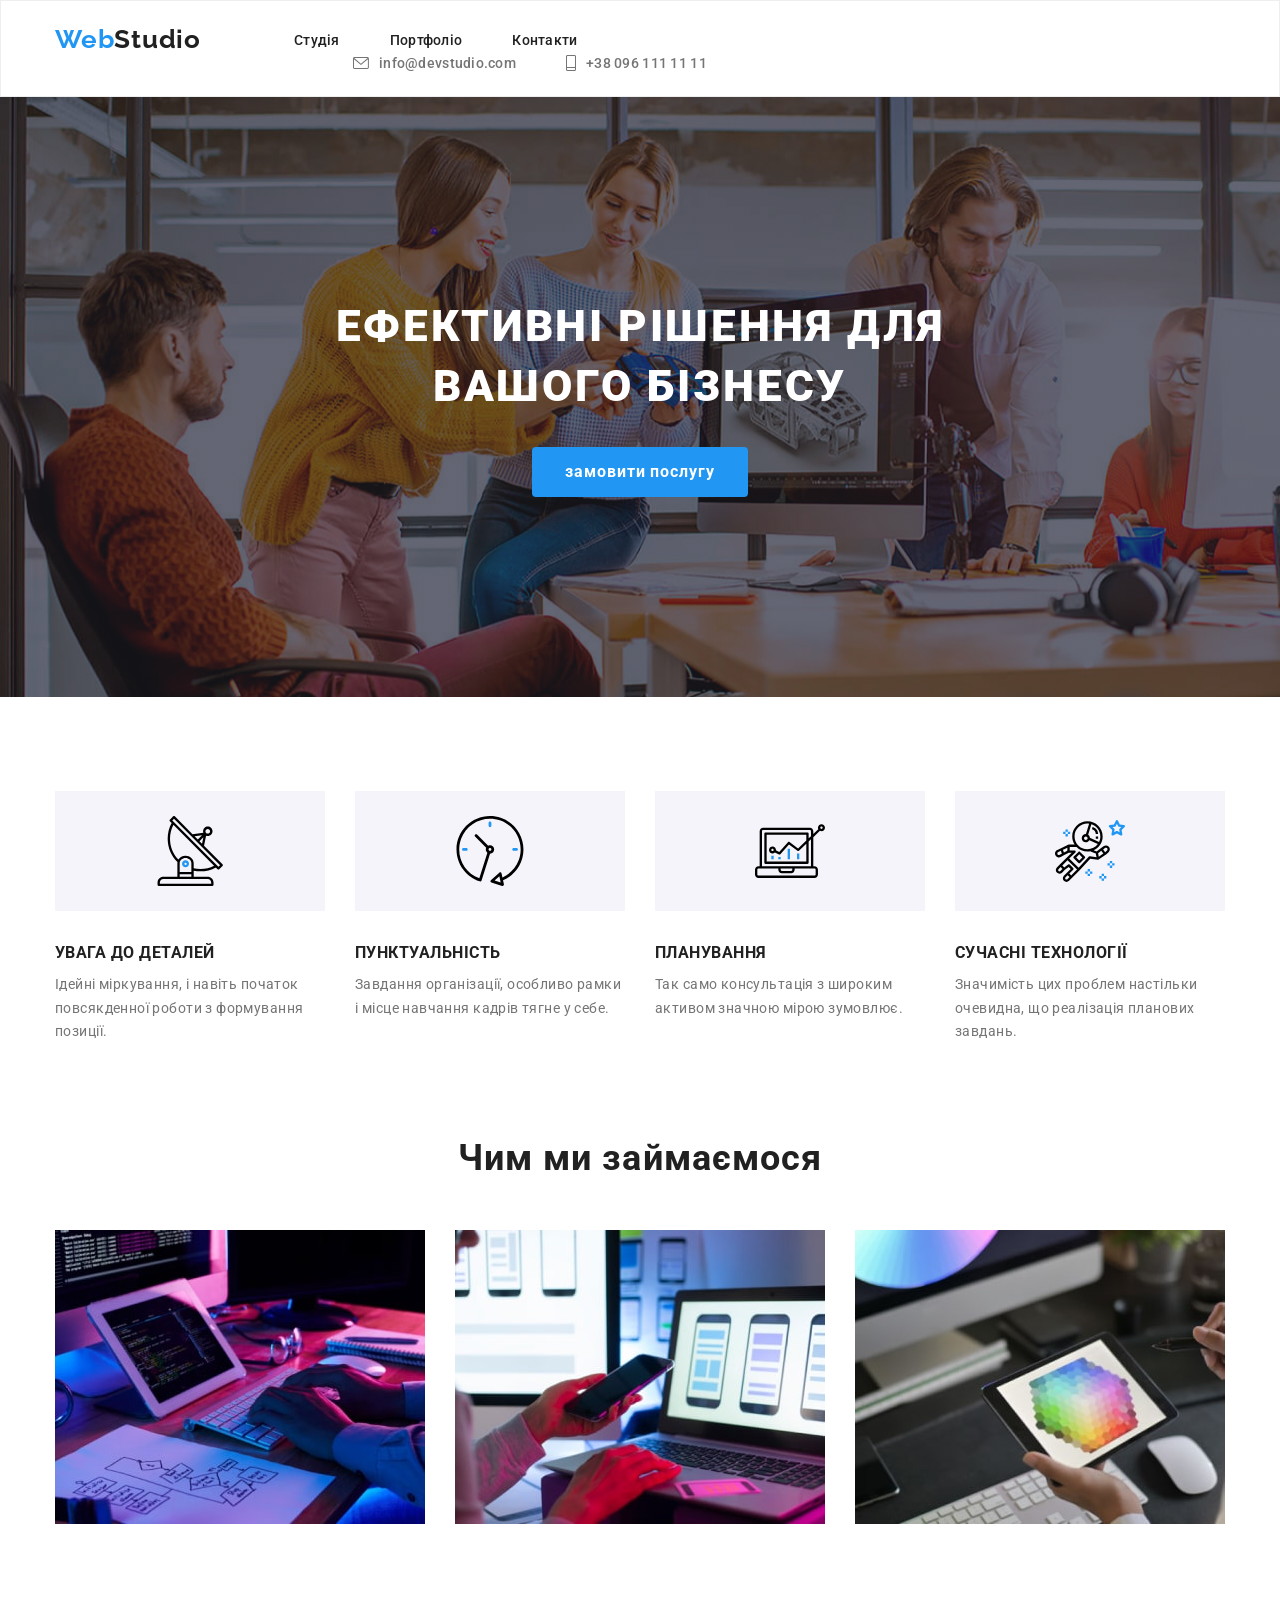
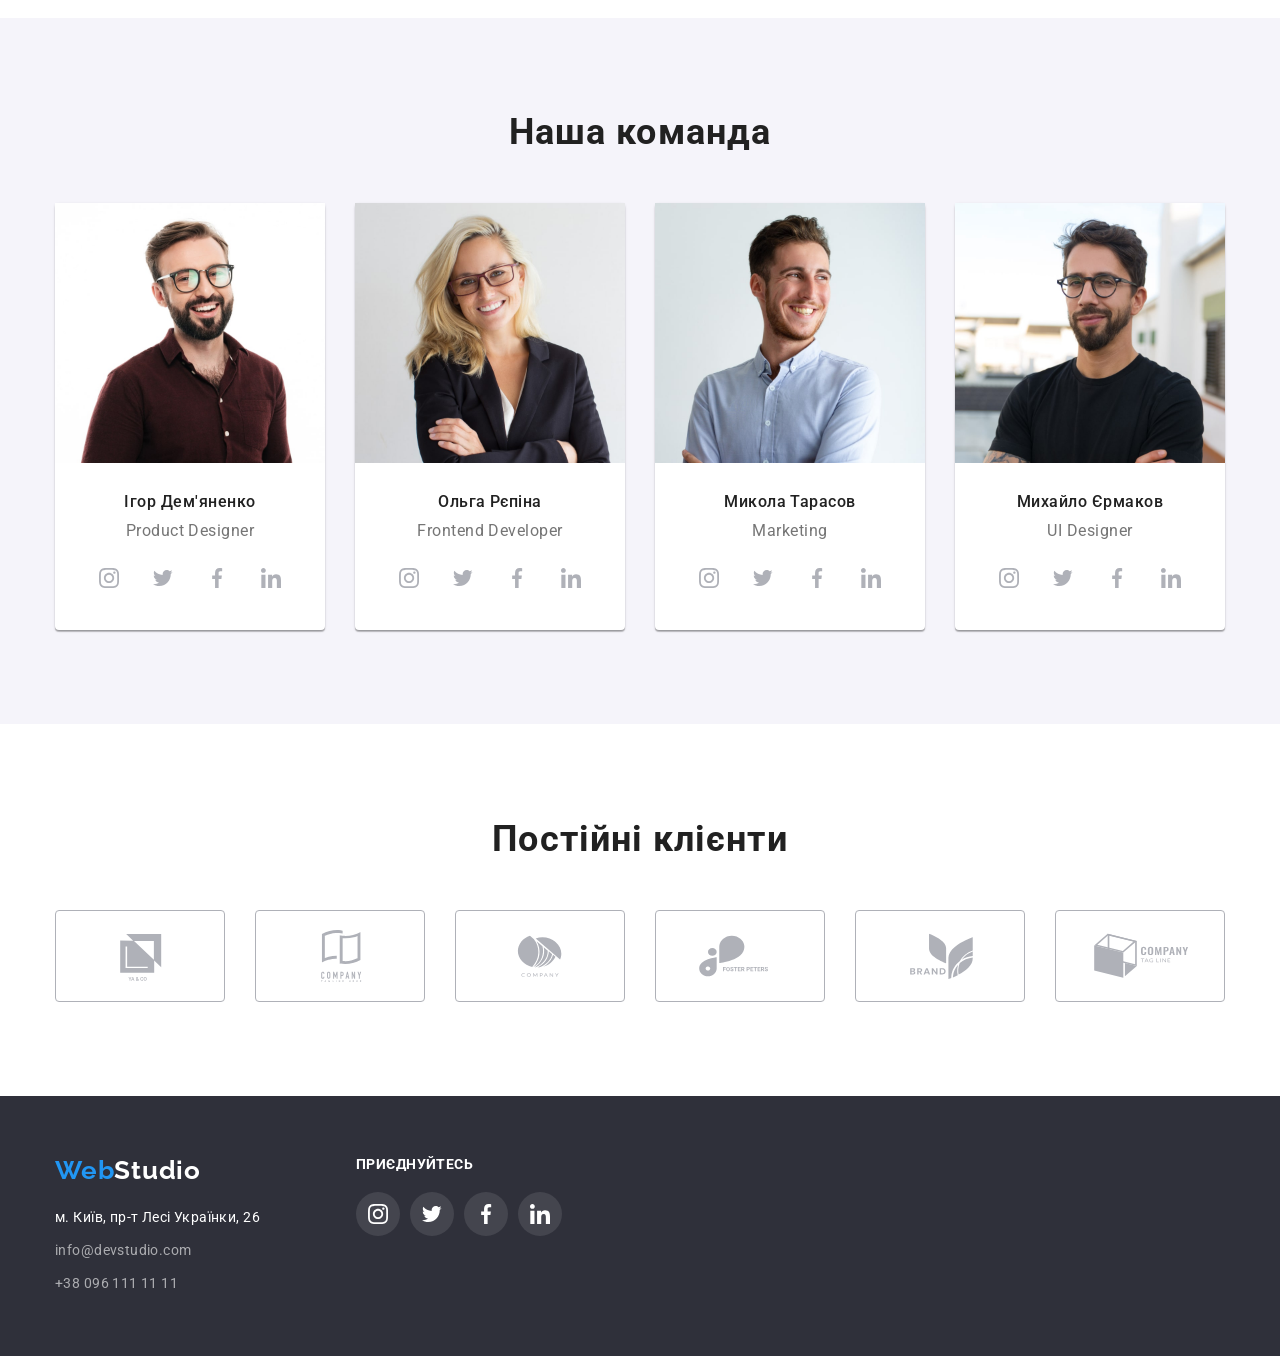
==== index.html @ be0f4bf1 "scfvgbhnjm," ====
<!DOCTYPE html>
<html lang="en">
<head>
    <meta charset="UTF-8">
    <meta name="viewport" content="width=device-width, initial-scale=1.0">
    <title>WebStudio</title>
    <link rel="preconnect" href="https://fonts.googleapis.com">
    <link rel="preconnect" href="https://fonts.gstatic.com" crossorigin>
    <link href="https://fonts.googleapis.com/css2?family=Raleway:wght@700&family=Roboto:wght@400;500;700;900&display=swap" rel="stylesheet">
    <link rel="stylesheet" href="https://cdnjs.cloudflare.com/ajax/libs/modern-normalize/1.0.0/modern-normalize.min.css"/>
    <link rel="stylesheet" href="./style/reset.css">
    <link rel="stylesheet" href="./style/common.css">
    <link rel="stylesheet" href="./style/style.css">
</head>
<body class="all">
    <!-- Navigation -->
    <header class="head">
        <nav class="head-navigation">
            <div class="head-container">
            <a href="./index.html" class="head-logo"><span class="head-logobluepart">Web</span><span class="head-logoblackpart">Studio</span></a>
       
            <ul class="head-list">
                <li class="head-item">
                    <a href="" class="head-page">Студія</a>
                </li>
                <li class="head-item">
                    <a href="./portfolio.html" class="head-page">Портфоліо</a>
                </li>
                <li class="head-item">
                    <a href="" class="head-page">Контакти</a>
                </li>
            </ul>
            <ul class="head-list2">
                <li class="head-item">
                    <svg class="head-icon-mail">
                        <use href="./photos/symbol-defs.svg#icon-mail"></use>
                    </svg>
                    <a href="mailto:info@devstudio.com" class="head-email">info@devstudio.com</a>
                </li>
                <li class="head-item">
                    <svg class="head-icon-tel">
                        <use href="./photos/symbol-defs.svg#icon-tel"></use>
                    </svg>
                    <a href="tel:+380961111111" class="head-tel">+38 096 111 11 11</a>
                </li>  
            </ul>
        </div>
        </nav>
    </header>
    <main class="center">
        <!-- Hero -->
        <section class="heroindex">
            <div class="hero-container">
            <h1 class="heroindex-whiteslog">Ефективні рішення для вашого бізнесу</h1>
            <button type="button" class="heroindex-button">замовити послугу</button>
        </div>
        </section>
        <!-- Pluses -->
        <section class="pluses">
            <div class="pluses-container">
            <ul class="pluses-list">
                <li class="pluses-item">
                    <svg class="pluses-icon">
                        <use href="./photos/symbol-defs.svg#icon-antena"></use>
                    </svg>
        <h3 class="pluses-blackslog">УВАГА ДО ДЕТАЛЕЙ</h3>
        <p class="pluses-greytext">Ідейні міркування, і навіть початок повсякденної роботи з формування позиції.
    </li>
    <li class="pluses-item">
        <svg class="pluses-icon">
            <use href="./photos/symbol-defs.svg#icon-clock"></use>
        </svg>
        <h3 class="pluses-blackslog">ПУНКТУАЛЬНІСТЬ</h3>
        <p class="pluses-greytext">Завдання організації, особливо рамки і місце навчання кадрів тягне у себе.
    </li>
    <li class="pluses-item">
        <svg class="pluses-icon">
            <use href="./photos/symbol-defs.svg#icon-diagram"></use>
        </svg>
        <h3 class="pluses-blackslog">ПЛАНУВАННЯ</h3>
        <p class="pluses-greytext">Так само консультація з широким активом значною мірою зумовлює.
    </li>
    <li class="pluses-item">
        <svg class="pluses-icon">
            <use href="./photos/symbol-defs.svg#icon-astronaut"></use>
        </svg>
        <h3 class="pluses-blackslog">СУЧАСНІ ТЕХНОЛОГІЇ</h3>
        <p class="pluses-greytext">Значимість цих проблем настільки очевидна, що реалізація планових завдань.
    </li>
    </ul>
</div>
    </section>
        <!-- What we do -->
        <section class="wwd">
            <div class="wwd-container">
        <h3 class="wwd-slog">Чим ми займаємося</h3>
            <ul class="wwd-list">
                <li class="wwd-item">
        <img src="./photos/wwd-img1.webp" alt="Програмування" class="wwd-photo">
    </li>
    <li class="wwd-item">
        <img src="./photos/wwd-img2.webp" alt="Розробка додатків для смартфонів" class="wwd-photo">
    </li>
    <li class="wwd-item">
        <img src="./photos/wwd-img3.webp" alt="Рисуємо дизайн" class="wwd-photo">
    </li>
    </ul>
</div>
    </section>
    <!-- Our team -->
    <section class="ourteam">
        <div class="ourteam-container">
        <h4 class="ourteam-slog">Наша команда</h4>
        <ul class="ourteam-list">
            <li class="ourteam-item">
            <img src="./photos/oc-img1.webp" alt="Ігор Дем'яненко" class="ourteam-photo">
             <h5 class="ourteam-name">Ігор Дем'яненко</h5>
             <p class="ourteam-text">Product Designer</p>
             <div class="ourteam-icons">
                <div class="ourteam-icon-container">
                <svg class="ourteam-icon">
                    <use href="./photos/symbol-defs.svg#icon-instagram" class="ourteam-iconheart"></use>
                </svg>
            </div>
            <div class="ourteam-icon-container">
                <svg class="ourteam-icon">
                    <use href="./photos/symbol-defs.svg#icon-twitter"></use>
                </svg>
                </div>
                <div class="ourteam-icon-container">
                <svg class="ourteam-icon">
                    <use href="./photos/symbol-defs.svg#icon-facebook"></use>
                </svg>
                </div>
                <div class="ourteam-icon-container">
                <svg class="ourteam-icon">
                    <use href="./photos/symbol-defs.svg#icon-linkedin"></use>
                </svg>
                </div>
             </div>
            </li>
            <li class="ourteam-item">
            <img src="./photos/oc-img2.webp" alt="Ольга Рєпіна" class="ourteam-photo">
            <h5 class="ourteam-name">Ольга Рєпіна</h5>
            <p class="ourteam-text">Frontend Developer</p>
            <div class="ourteam-icons">
                <div class="ourteam-icon-container">
                <svg class="ourteam-icon">
                    <use href="./photos/symbol-defs.svg#icon-instagram" class="ourteam-iconheart"></use>
                </svg>
            </div>
            <div class="ourteam-icon-container">
                <svg class="ourteam-icon">
                    <use href="./photos/symbol-defs.svg#icon-twitter"></use>
                </svg>
                </div>
                <div class="ourteam-icon-container">
                <svg class="ourteam-icon">
                    <use href="./photos/symbol-defs.svg#icon-facebook"></use>
                </svg>
                </div>
                <div class="ourteam-icon-container">
                <svg class="ourteam-icon">
                    <use href="./photos/symbol-defs.svg#icon-linkedin"></use>
                </svg>
                </div>
             </div>
        </li>
        <li class="ourteam-item">
            <img src="./photos/oc-img3.webp" alt="Микола Тарасов" class="ourteam-photo">
            <h5 class="ourteam-name">Микола Тарасов</h5>
            <p class="ourteam-text">Marketing</p>
            <div class="ourteam-icons">
                <div class="ourteam-icon-container">
                <svg class="ourteam-icon">
                    <use href="./photos/symbol-defs.svg#icon-instagram" class="ourteam-iconheart"></use>
                </svg>
            </div>
            <div class="ourteam-icon-container">
                <svg class="ourteam-icon">
                    <use href="./photos/symbol-defs.svg#icon-twitter"></use>
                </svg>
                </div>
                <div class="ourteam-icon-container">
                <svg class="ourteam-icon">
                    <use href="./photos/symbol-defs.svg#icon-facebook"></use>
                </svg>
                </div>
                <div class="ourteam-icon-container">
                <svg class="ourteam-icon">
                    <use href="./photos/symbol-defs.svg#icon-linkedin"></use>
                </svg>
                </div>
             </div>
        </li>
        <li class="ourteam-item">
            <img src="./photos/oc-img4.webp" alt="Михайло Єрмаков" class="ourteam-photo">
            <h5 class="ourteam-name">Михайло Єрмаков</h5>
            <p class="ourteam-text">UI Designer</p>
            <div class="ourteam-icons">
                <div class="ourteam-icon-container">
                <svg class="ourteam-icon">
                    <use href="./photos/symbol-defs.svg#icon-instagram" class="ourteam-iconheart"></use>
                </svg>
            </div>
            <div class="ourteam-icon-container">
                <svg class="ourteam-icon">
                    <use href="./photos/symbol-defs.svg#icon-twitter"></use>
                </svg>
                </div>
                <div class="ourteam-icon-container">
                <svg class="ourteam-icon">
                    <use href="./photos/symbol-defs.svg#icon-facebook"></use>
                </svg>
                </div>
                <div class="ourteam-icon-container">
                <svg class="ourteam-icon">
                    <use href="./photos/symbol-defs.svg#icon-linkedin"></use>
                </svg>
                </div>
             </div>
        </li>
        </ul>
    </div>
    </section>
    <section class="regcustomers">
        <div class="regcustomers-container">
            <h1 class="regcustomers-title">Постійні клієнти</h1>
            <div class="regcustomers-icons">
                <div class="regcustomers-icon-container">
                <svg class="regcustomers-icon">
                    <use href="./photos/symbol-defs.svg#icon-card1"></use>
                </svg>
                </div>
                <div class="regcustomers-icon-container">
                <svg class="regcustomers-icon">
                    <use href="./photos/symbol-defs.svg#icon-card2"></use>
                </svg>
                </div>
                <div class="regcustomers-icon-container">
                <svg class="regcustomers-icon">
                    <use href="./photos/symbol-defs.svg#icon-card3"></use>
                </svg>
                </div>
                <div class="regcustomers-icon-container">
                <svg class="regcustomers-icon">
                    <use href="./photos/symbol-defs.svg#icon-card4"></use>
                </svg>
                </div>
                <div class="regcustomers-icon-container">
                <svg class="regcustomers-icon">
                    <use href="./photos/symbol-defs.svg#icon-card5"></use>
                </svg>
                </div>
                <div class="regcustomers-icon-container">
                <svg class="regcustomers-icon">
                    <use href="./photos/symbol-defs.svg#icon-card6"></use>
                </svg>
                </div>
            </div>
        </div>
    </section>
    </main>
    <!-- Basement -->
    <footer class="basement">
        <div class="basement-container">
            <div class="basement-text-container">
        <a href="./index.html" class="basement-logo"><span class="basement-logobluepart">Web</span><span class="basement-logowhitepart">Studio</span></a>
        <ul class="basement-list">
    <li class="basement-item">
        <address class="basement-adress">м. Київ, пр-т Лесі Українки, 26</address>
    </li>
    <li class="basement-item">
        <a href="mailto:info@devstudio.com" class="basement-mail">info@devstudio.com</a>
    </li>
    <li class="basement-item">
        <a href="tel:+380961111111" class="basement-tele">+38 096 111 11 11</a>
    </li>
    </ul>
</div>
    <div class="basement-icons">
        <h2 class="basement-icon-title">ПРИЄДНУЙТЕСЬ</h2>
        <ul class="basement-icon-list">
            <li class="basement-icon-item">
                <svg class="basement-icon">
                    <use href="./photos/symbol-defs.svg#icon-instagram"></use>
                </svg>
            </li>
            <li class="basement-icon-item">
                <svg class="basement-icon">
                    <use href="./photos/symbol-defs.svg#icon-twitter"></use>
                </svg>
            </li>
            <li class="basement-icon-item">
                <svg class="basement-icon">
                    <use href="./photos/symbol-defs.svg#icon-facebook"></use>
                </svg>
            </li>
            <li class="basement-icon-item">
                <svg class="basement-icon">
                    <use href="./photos/symbol-defs.svg#icon-linkedin"></use>
                </svg>
            </li>
        </ul>
    </div>
</div>
    </footer>
</body>
</html>
---- style/common.css ----
.lop-container,
.head-container,
.wwd-container,
.ourteam-container,
.hero-container,
.heroport-container,
.pluses-container,
.basement-container,
.regcustomers-container {
  /* outline: solid red 2px; */
  width: 1200px;
  margin: 0 auto;
  padding: 0 15px;
}

.all {
  font-family: Roboto;
  font-size: 14px;
}

:root {
  --for-blue-parts: #2196f3;
  --for-white-parts: #f5f4fa;
  --for-true-white-parts: #ffffff;
  --for-black-parts: #2f303a;
  --for-light-grey-parts: #ffffff99;
  --for-grey-parts: #757575;
  --for-true-black-parts: #212121;
  --for-strange-white-parts: #eeeeee;
}

/* Navigation */
.head {
  padding-top: 24px;
  padding-bottom: 25px;
  border: var(--for-strange-white-parts) 1px solid;
}

.head-logobluepart {
  color: var(--for-blue-parts);
  font-size: 26px;
  font-family: Raleway;
  font-weight: 700;
  letter-spacing: 0.03em;
  word-wrap: break-word;
}

.head-logoblackpart {
  color: var(--for-true-black-parts);
  font-size: 26px;
  font-family: Raleway;
  font-weight: 700;
  letter-spacing: 0.03em;
  word-wrap: break-word;
}

.head-page {
  color: var(--for-true-black-parts);
  font-weight: 500;
  letter-spacing: 0.02em;
  word-wrap: break-word;
}

.head-tel,
.head-email {
  color: var(--for-grey-parts);
  font-weight: 500;
  letter-spacing: 0.02em;
  word-wrap: break-word;
}

.head-icon-mail{
  width: 16px;
height: 12px;
margin-right: 10px;
fill: #757575;
}

.head-icon-tel{
  margin-right: 10px;
  width: 10px;
height: 16px;
fill: #757575;
}

.head-list2 .head-item{
  display: flex;
  align-items: center;
}

.head-list2 .head-item:hover .head-icon-mail,
.head-list2 .head-item:hover .head-icon-tel,
.head-list2 .head-item:hover .head-tel,
.head-list2 .head-item:hover .head-email{
  fill: #2196f3;
  color: #2196f3;
  cursor: pointer;
}

.head-page:hover {
  color: var(--for-blue-parts);
  font-weight: 500;
  letter-spacing: 0.02em;
  word-wrap: break-word;
}

.head-container,
.head-list2,
.head-list,
.wwd-container,
.ourteam-container,
.hero-container,
.pluses-container {
  display: flex;
  flex-wrap: wrap;
  flex-direction: row;
  align-content: center;
}

.head-logo {
  margin-right: 93px;
}
.head-list,
.head-list2 {
  column-gap: 50px;
}
.head-list2 {
  margin-left: 298px;
}

/* Basement */
.basement {
  padding-bottom: 60px;
  padding-top: 60px;
  background-color: var(--for-black-parts);
}

.basement-logo{
  margin-bottom: 20px;
  display: block;
}

.basement-logobluepart {
  color: var(--for-blue-parts);
  font-size: 26px;
  font-family: Raleway;
  font-weight: 700;
  letter-spacing: 0.03em;
  word-wrap: break-word;
}
.basement-logowhitepart {
  color: var(--for-true-white-parts);
  font-size: 26px;
  font-family: Raleway;
  font-weight: 700;
  letter-spacing: 0.03em;
}

.basement-adress {
  color: var(--for-true-white-parts);
  font-weight: 400;
  line-height: 1.71;
  letter-spacing: 0.03em;
  font-style: normal;
  width: 231px;
}

.basement-container {
  flex-direction: row;
  justify-content: start;
  align-content: normal;
  row-gap: 20px;
  display: flex;
}
.basement-tele,
.basement-mail {
  color: var(--for-light-grey-parts);
  font-weight: 400;
  line-height: 1.71;
  letter-spacing: 0.03em;
}
.basement-list {
  margin-bottom: 0px;
  display: flex;
  flex-direction: column;
  row-gap: 9px;
}

.basement-icons{
  margin-left: 70px;
}

.basement-icon-list{
  display: flex;
  column-gap: 10px;
}

.basement-icon-title{
  color: #FFF;
margin-bottom: 20px;
font-family: Roboto;
font-size: 14px;
font-style: normal;
font-weight: 700;
line-height: normal;
letter-spacing: 0.42px;
text-transform: uppercase;
}

.basement-icon{
  width: 20px;
  height: 20px;
  fill: white;
}

.basement-icon-item{
  width: 44px;
  height: 44px;
  padding: 12px;
  background-color: rgba(255, 255, 255, 0.10);
  border-radius: 23px;
  cursor: pointer;
}

.basement-icon-item:hover{
  background-color: #2196f3;
}
---- style/style.css ----
/* index Hero */
.hero-container {
  justify-content: center;
  row-gap: 30px;
  flex-direction: column;
  align-items: center;
}
.heroindex-whiteslog {
  color: var(--for-true-white-parts);
  font-size: 44px;
  font-weight: 900;
  text-transform: uppercase;
  line-height: 1.36;
  letter-spacing: 0.06em;
  max-width: 696px;
  text-align: center;
}

.heroindex-button {
  background-color: var(--for-blue-parts);
  color: var(--for-true-white-parts);
  font-size: 16px;
  font-weight: 700;
  line-height: 1.88;
  letter-spacing: 0.06em;
  border-radius: 4px;
  width: 216px;
  height: 50px;
  outline: none;
  border: none;
}
.heroindex-button:active,
.heroindex-button:focus {
  outline: none;
  border: none;
}
.heroindex {
  background-image: linear-gradient(
      rgba(47, 48, 58, 0.4),
      rgba(47, 48, 58, 0.4)
    ),
    url(../photos/heroindex-img.webp);
  background-repeat: no-repeat;
  background-size: cover;
  padding-top: 200px;
  padding-bottom: 200px;
}
/*index Pluses */
.pluses-container {
  justify-content: space-between;
}
.pluses {
  padding-top: 94px;
  padding-bottom: 94px;
}
.pluses-greytext {
  color: var(--for-grey-parts);
  font-weight: 400;
  line-height: 1.71;
  letter-spacing: 0.03em;
}

.pluses-blackslog {
  color: var(--for-true-black-parts);
  font-weight: 700;
  text-transform: uppercase;
  letter-spacing: 0.03em;
  margin-bottom: 10px;
  margin-top: 30px;
}
.pluses-list {
  display: flex;
  column-gap: 30px;
}

.pluses-icon{
  width: 270px;
  height: 120px;
padding: 25px 100px;
background-color: var(--for-white-parts);
}

/*index WWD(what we do) */
.wwd-container {
  justify-content: center;
  row-gap: 50px;
}
.wwd {
  padding-bottom: 94px;
}
.wwd-slog {
  color: var(--for-true-black-parts);
  font-size: 36px;
  font-weight: 700;
  letter-spacing: 0.03em;
  text-align: center;
}
.wwd-list,
.wwd-item {
  display: flex;
  column-gap: 30px;
}
/*index Our team */
.ourteam-container {
  justify-content: center;
  padding-top: 94px;
}
.ourteam {
  padding-bottom: 94px;
  background-color: var(--for-white-parts);
}
.ourteam-slog {
  color: var(--for-true-black-parts);
  font-size: 36px;
  font-weight: 700;
  letter-spacing: 0.03em;
  text-align: center;
  margin-bottom: 50px;
}

.ourteam-icons{
  padding: 0px 32px;
  display: flex;
  column-gap: 10px;
}

.ourteam-icon{
  width: 20px;
height: 20px;
fill: #AFB1B8;
cursor: pointer;
/* padding: 12px; */
}

.ourteam-icon-container{
  border-radius: 23px;
  width: 44px;
  height: 44px;
  padding: 12px;
}

.ourteam-icon-container:hover{
  background-color: #2196F3;
}

.ourteam-icon-container:hover .ourteam-icon{
  fill: white;
}

.ourteam-name {
  color: var(--for-true-black-parts);
  font-size: 16px;
  font-weight: 500;
  letter-spacing: 0.03em;
  text-align: center;
  margin-top: 30px;
  margin-bottom: 10px;
}

.ourteam-text {
  color: var(--for-grey-parts);
  font-size: 16px;
  font-weight: 400;
  letter-spacing: 0.03em;
  text-align: center;
  margin-bottom: 16px;
}
.ourteam-list {
  display: flex;
  column-gap: 30px;
  flex-wrap: wrap;
}
.ourteam-item {
  background-color: var(--for-true-white-parts);
  border-radius: 4px;
  padding-bottom: 30px;
  box-shadow: 0px 2px 1px 0px rgba(0, 0, 0, 0.2),
    0px 1px 1px 0px rgba(0, 0, 0, 0.14), 0px 1px 3px 0px rgba(0, 0, 0, 0.12);
}
.ourteam-photo {
  width: 270px;
  height: 260px;
}

/* Regular customers(regcustomers) */

.regcustomers{
  padding: 94px 0px;
}

.regcustomers-title{
  color: #212121;
  margin-bottom: 50px;
text-align: center;
font-family: Roboto;
font-size: 36px;
font-style: normal;
font-weight: 700;
line-height: normal;
letter-spacing: 1.08px;
}

.regcustomers-icons{
  display: flex;
  column-gap: 30px;
}

.regcustomers-icon-container{
  width: 170px;
  height: 92px;
  border: #AFB1B8 1px solid;
  border-radius: 4px;
  cursor: pointer;
}

.regcustomers-icon{
  width: 170px;
  height: 92px;
  fill: #AFB1B8;
}

.regcustomers-icon-container:hover .regcustomers-icon{
  fill: #2196F3;
}

.regcustomers-icon-container:hover{
  border: #2196F3 1px solid;
}
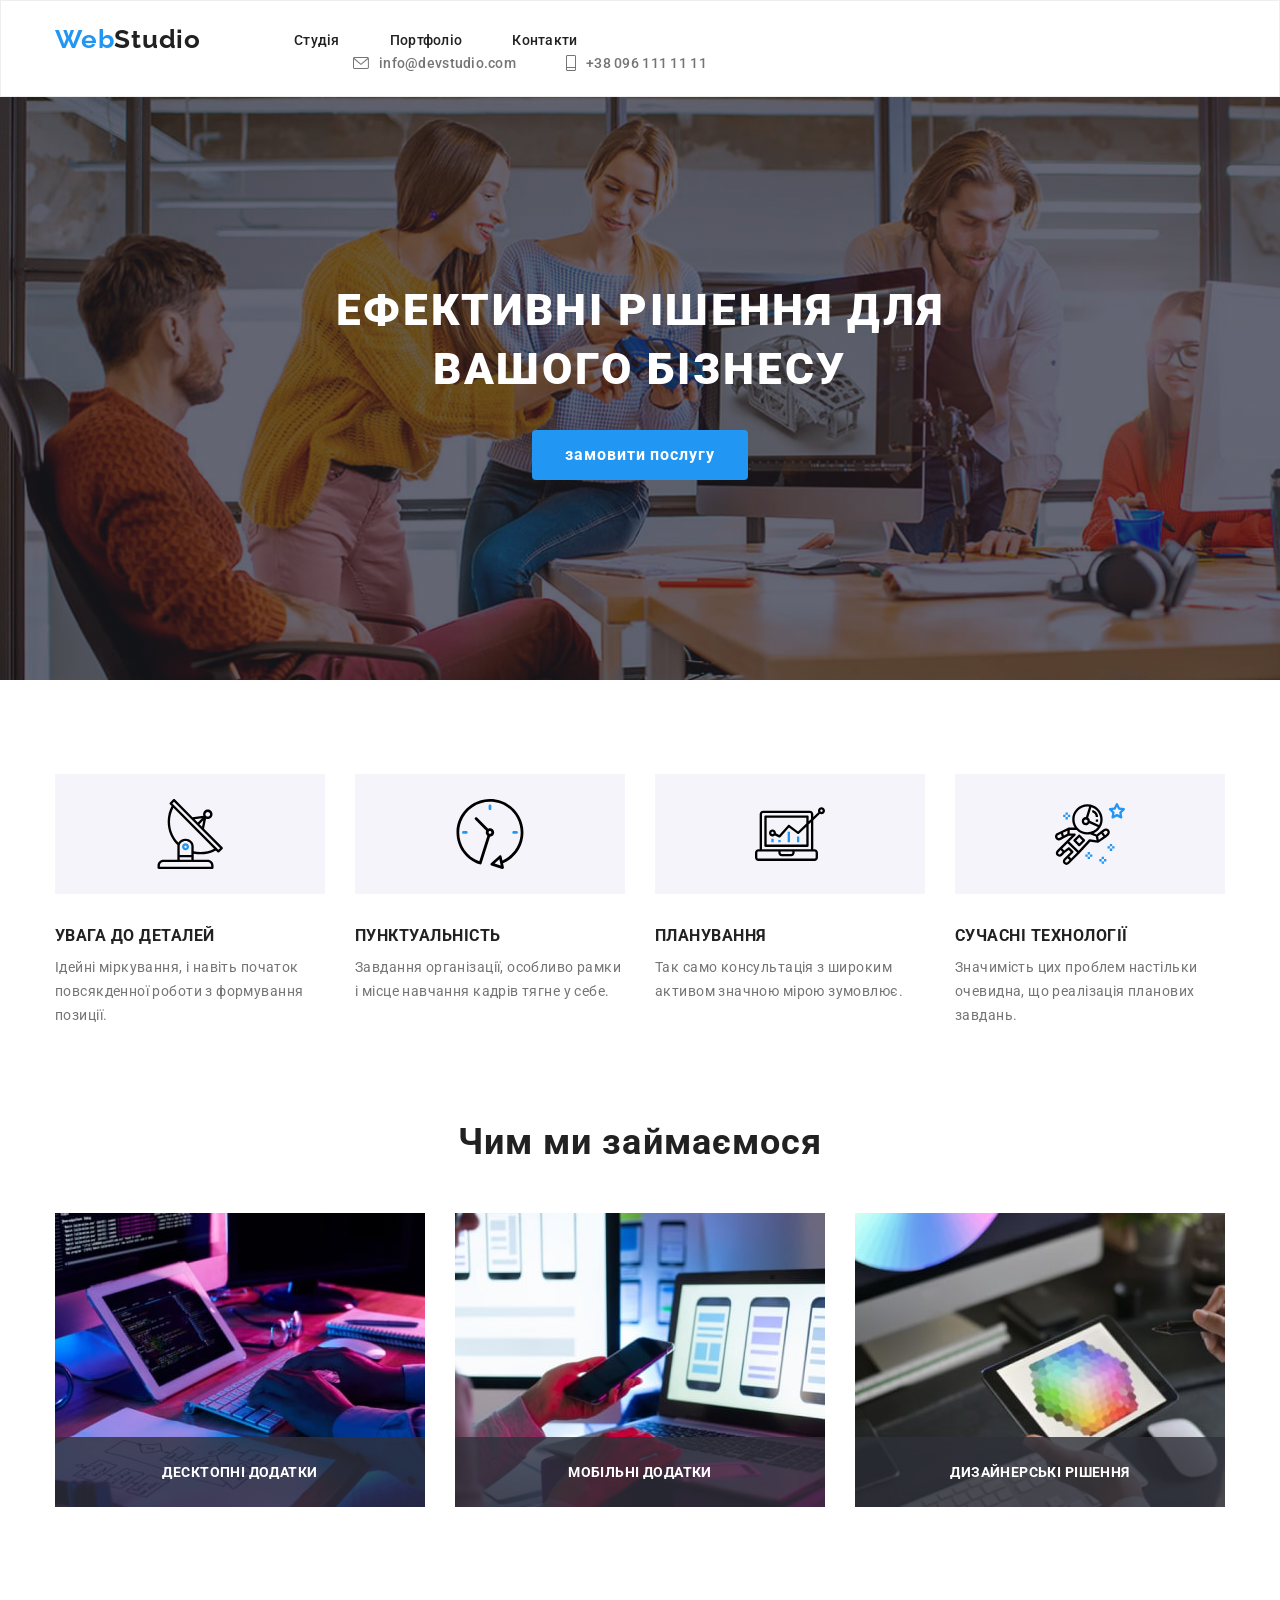
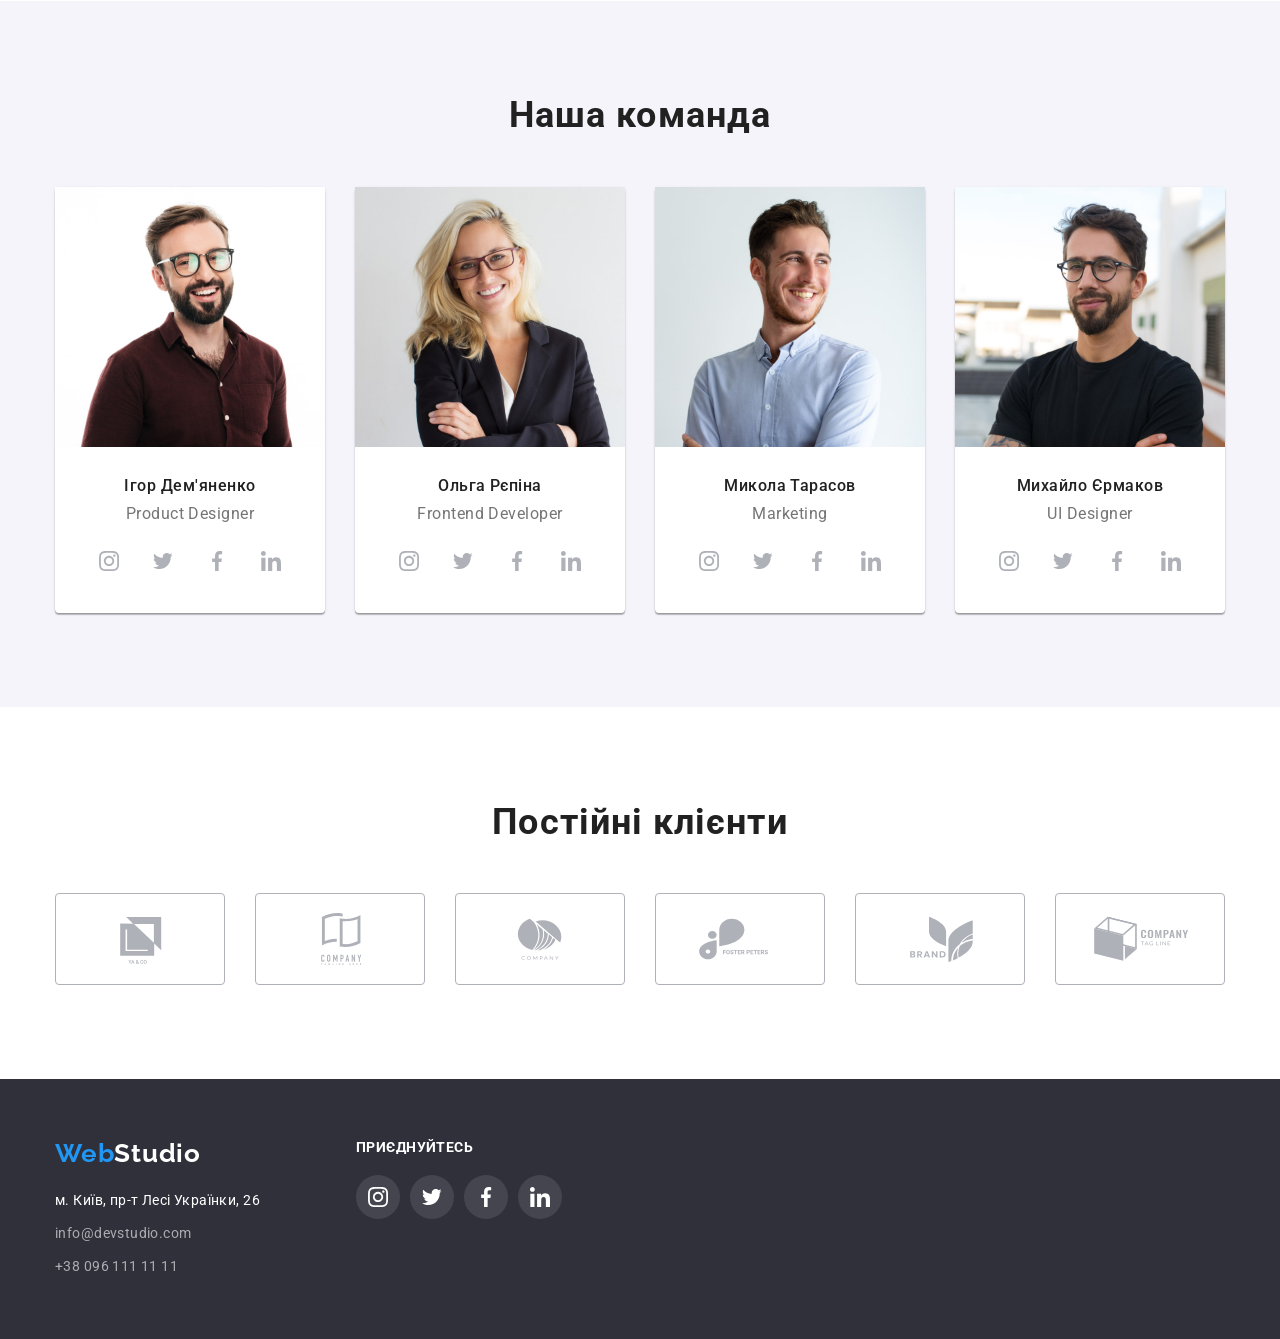
==== commit cfe172f2: "dfgh" ====
--- a/index.html
+++ b/index.html
@@ -21,7 +21,7 @@
        
             <ul class="head-list">
                 <li class="head-item">
-                    <a href="" class="head-page">Студія</a>
+                    <a href="./index.html" class="head-page">Студія</a>
                 </li>
                 <li class="head-item">
                     <a href="./portfolio.html" class="head-page">Портфоліо</a>
@@ -32,16 +32,19 @@
             </ul>
             <ul class="head-list2">
                 <li class="head-item">
-                    <svg class="head-icon-mail">
+                    <a href="mailto:info@devstudio.com" class="head-email"><svg class="head-icon-mail">
                         <use href="./photos/symbol-defs.svg#icon-mail"></use>
                     </svg>
-                    <a href="mailto:info@devstudio.com" class="head-email">info@devstudio.com</a>
+                    info@devstudio.com
+                </a>
                 </li>
                 <li class="head-item">
-                    <svg class="head-icon-tel">
+                    <a href="tel:+380961111111" class="head-tel">
+                 <svg class="head-icon-tel">
                         <use href="./photos/symbol-defs.svg#icon-tel"></use>
                     </svg>
-                    <a href="tel:+380961111111" class="head-tel">+38 096 111 11 11</a>
+                    +38 096 111 11 11
+                </a>
                 </li>  
             </ul>
         </div>
@@ -97,12 +100,15 @@
             <ul class="wwd-list">
                 <li class="wwd-item">
         <img src="./photos/wwd-img1.webp" alt="Програмування" class="wwd-photo">
+        <p class="wwd-photo-text">ДЕСКТОПНІ ДОДАТКИ</p>
     </li>
     <li class="wwd-item">
         <img src="./photos/wwd-img2.webp" alt="Розробка додатків для смартфонів" class="wwd-photo">
+        <p class="wwd-photo-text">МОБІЛЬНІ ДОДАТКИ</p>
     </li>
     <li class="wwd-item">
         <img src="./photos/wwd-img3.webp" alt="Рисуємо дизайн" class="wwd-photo">
+        <p class="wwd-photo-text">ДИЗАЙНЕРСЬКІ РІШЕННЯ</p>
     </li>
     </ul>
 </div>
@@ -117,53 +123,53 @@
              <h5 class="ourteam-name">Ігор Дем'яненко</h5>
              <p class="ourteam-text">Product Designer</p>
              <div class="ourteam-icons">
-                <div class="ourteam-icon-container">
-                <svg class="ourteam-icon">
-                    <use href="./photos/symbol-defs.svg#icon-instagram" class="ourteam-iconheart"></use>
-                </svg>
+                <a class="ourteam-icon-link" href="https://instagram.com">
+                <svg class="ourteam-icon">
+                    <use href="./photos/symbol-defs.svg#icon-instagram"></use>
+                </svg>
+            </a>
+            <a class="ourteam-icon-link" href="https://twitter.com">
+                <svg class="ourteam-icon">
+                    <use href="./photos/symbol-defs.svg#icon-twitter"></use>
+                </svg>
+                </a>
+                <a class="ourteam-icon-link" href="https://facebook.com">
+                <svg class="ourteam-icon">
+                    <use href="./photos/symbol-defs.svg#icon-facebook"></use>
+                </svg>
+                </a>
+                <a class="ourteam-icon-link" href="https://linkedin.com">
+                <svg class="ourteam-icon">
+                    <use href="./photos/symbol-defs.svg#icon-linkedin"></use>
+                </svg>
+                </a>
             </div>
-            <div class="ourteam-icon-container">
-                <svg class="ourteam-icon">
-                    <use href="./photos/symbol-defs.svg#icon-twitter"></use>
-                </svg>
-                </div>
-                <div class="ourteam-icon-container">
-                <svg class="ourteam-icon">
-                    <use href="./photos/symbol-defs.svg#icon-facebook"></use>
-                </svg>
-                </div>
-                <div class="ourteam-icon-container">
-                <svg class="ourteam-icon">
-                    <use href="./photos/symbol-defs.svg#icon-linkedin"></use>
-                </svg>
-                </div>
-             </div>
             </li>
             <li class="ourteam-item">
             <img src="./photos/oc-img2.webp" alt="Ольга Рєпіна" class="ourteam-photo">
             <h5 class="ourteam-name">Ольга Рєпіна</h5>
             <p class="ourteam-text">Frontend Developer</p>
             <div class="ourteam-icons">
-                <div class="ourteam-icon-container">
-                <svg class="ourteam-icon">
-                    <use href="./photos/symbol-defs.svg#icon-instagram" class="ourteam-iconheart"></use>
-                </svg>
-            </div>
-            <div class="ourteam-icon-container">
-                <svg class="ourteam-icon">
-                    <use href="./photos/symbol-defs.svg#icon-twitter"></use>
-                </svg>
-                </div>
-                <div class="ourteam-icon-container">
-                <svg class="ourteam-icon">
-                    <use href="./photos/symbol-defs.svg#icon-facebook"></use>
-                </svg>
-                </div>
-                <div class="ourteam-icon-container">
-                <svg class="ourteam-icon">
-                    <use href="./photos/symbol-defs.svg#icon-linkedin"></use>
-                </svg>
-                </div>
+                <a class="ourteam-icon-link" href="https://instagram.com">
+                <svg class="ourteam-icon">
+                    <use href="./photos/symbol-defs.svg#icon-instagram"></use>
+                </svg>
+            </a>
+            <a class="ourteam-icon-link" href="https://twitter.com">
+                <svg class="ourteam-icon">
+                    <use href="./photos/symbol-defs.svg#icon-twitter"></use>
+                </svg>
+                </a>
+                <a class="ourteam-icon-link" href="https://facebook.com">
+                <svg class="ourteam-icon">
+                    <use href="./photos/symbol-defs.svg#icon-facebook"></use>
+                </svg>
+                </a>
+                <a class="ourteam-icon-link" href="https://linkedin.com">
+                <svg class="ourteam-icon">
+                    <use href="./photos/symbol-defs.svg#icon-linkedin"></use>
+                </svg>
+                </a>
              </div>
         </li>
         <li class="ourteam-item">
@@ -171,26 +177,26 @@
             <h5 class="ourteam-name">Микола Тарасов</h5>
             <p class="ourteam-text">Marketing</p>
             <div class="ourteam-icons">
-                <div class="ourteam-icon-container">
-                <svg class="ourteam-icon">
-                    <use href="./photos/symbol-defs.svg#icon-instagram" class="ourteam-iconheart"></use>
-                </svg>
-            </div>
-            <div class="ourteam-icon-container">
-                <svg class="ourteam-icon">
-                    <use href="./photos/symbol-defs.svg#icon-twitter"></use>
-                </svg>
-                </div>
-                <div class="ourteam-icon-container">
-                <svg class="ourteam-icon">
-                    <use href="./photos/symbol-defs.svg#icon-facebook"></use>
-                </svg>
-                </div>
-                <div class="ourteam-icon-container">
-                <svg class="ourteam-icon">
-                    <use href="./photos/symbol-defs.svg#icon-linkedin"></use>
-                </svg>
-                </div>
+                <a class="ourteam-icon-link"  href="https://instagram.com">
+                <svg class="ourteam-icon">
+                    <use href="./photos/symbol-defs.svg#icon-instagram"></use>
+                </svg>
+            </a>
+            <a class="ourteam-icon-link" href="https://twitter.com">
+                <svg class="ourteam-icon">
+                    <use href="./photos/symbol-defs.svg#icon-twitter"></use>
+                </svg>
+                </a>
+                <a class="ourteam-icon-link" href="https://facebook.com">
+                <svg class="ourteam-icon">
+                    <use href="./photos/symbol-defs.svg#icon-facebook"></use>
+                </svg>
+                </a>
+                <a class="ourteam-icon-link" href="https://linkedin.com">
+                <svg class="ourteam-icon">
+                    <use href="./photos/symbol-defs.svg#icon-linkedin"></use>
+                </svg>
+                </a>
              </div>
         </li>
         <li class="ourteam-item">
@@ -198,26 +204,26 @@
             <h5 class="ourteam-name">Михайло Єрмаков</h5>
             <p class="ourteam-text">UI Designer</p>
             <div class="ourteam-icons">
-                <div class="ourteam-icon-container">
-                <svg class="ourteam-icon">
-                    <use href="./photos/symbol-defs.svg#icon-instagram" class="ourteam-iconheart"></use>
-                </svg>
-            </div>
-            <div class="ourteam-icon-container">
-                <svg class="ourteam-icon">
-                    <use href="./photos/symbol-defs.svg#icon-twitter"></use>
-                </svg>
-                </div>
-                <div class="ourteam-icon-container">
-                <svg class="ourteam-icon">
-                    <use href="./photos/symbol-defs.svg#icon-facebook"></use>
-                </svg>
-                </div>
-                <div class="ourteam-icon-container">
-                <svg class="ourteam-icon">
-                    <use href="./photos/symbol-defs.svg#icon-linkedin"></use>
-                </svg>
-                </div>
+                <a class="ourteam-icon-link" href="https://instagram.com">
+                <svg class="ourteam-icon">
+                    <use href="./photos/symbol-defs.svg#icon-instagram"></use>
+                </svg>
+            </a>
+            <a class="ourteam-icon-link" href="https://twitter.com">
+                <svg class="ourteam-icon">
+                    <use href="./photos/symbol-defs.svg#icon-twitter"></use>
+                </svg>
+                </a>
+                <a class="ourteam-icon-link" href="https://facebook.com">
+                <svg class="ourteam-icon">
+                    <use href="./photos/symbol-defs.svg#icon-facebook"></use>
+                </svg>
+                </a>
+                <a class="ourteam-icon-link" href="https://linkedin.com">
+                <svg class="ourteam-icon">
+                    <use href="./photos/symbol-defs.svg#icon-linkedin"></use>
+                </svg>
+                </a>
              </div>
         </li>
         </ul>
@@ -227,36 +233,36 @@
         <div class="regcustomers-container">
             <h1 class="regcustomers-title">Постійні клієнти</h1>
             <div class="regcustomers-icons">
-                <div class="regcustomers-icon-container">
+                <a href="" class="regcustomers-icon-link">
                 <svg class="regcustomers-icon">
                     <use href="./photos/symbol-defs.svg#icon-card1"></use>
                 </svg>
-                </div>
-                <div class="regcustomers-icon-container">
+                </a>
+                <a href="" class="regcustomers-icon-link">
                 <svg class="regcustomers-icon">
                     <use href="./photos/symbol-defs.svg#icon-card2"></use>
                 </svg>
-                </div>
-                <div class="regcustomers-icon-container">
+                </a>
+                <a href="" class="regcustomers-icon-link">
                 <svg class="regcustomers-icon">
                     <use href="./photos/symbol-defs.svg#icon-card3"></use>
                 </svg>
-                </div>
-                <div class="regcustomers-icon-container">
+                </a>
+                <a href="" class="regcustomers-icon-link">
                 <svg class="regcustomers-icon">
                     <use href="./photos/symbol-defs.svg#icon-card4"></use>
                 </svg>
-                </div>
-                <div class="regcustomers-icon-container">
+                </a>
+                <a href="" class="regcustomers-icon-link">
                 <svg class="regcustomers-icon">
                     <use href="./photos/symbol-defs.svg#icon-card5"></use>
                 </svg>
-                </div>
-                <div class="regcustomers-icon-container">
+                </a>
+                <a href="" class="regcustomers-icon-link">
                 <svg class="regcustomers-icon">
                     <use href="./photos/symbol-defs.svg#icon-card6"></use>
                 </svg>
-                </div>
+                </a>
             </div>
         </div>
     </section>
@@ -282,24 +288,32 @@
         <h2 class="basement-icon-title">ПРИЄДНУЙТЕСЬ</h2>
         <ul class="basement-icon-list">
             <li class="basement-icon-item">
+                <a href="https://instagram.com" class="basement-icon-link">
                 <svg class="basement-icon">
                     <use href="./photos/symbol-defs.svg#icon-instagram"></use>
                 </svg>
+                </a>
             </li>
             <li class="basement-icon-item">
+                <a href="https://twitter.com" class="basement-icon-link">
                 <svg class="basement-icon">
                     <use href="./photos/symbol-defs.svg#icon-twitter"></use>
                 </svg>
+                </a>
             </li>
             <li class="basement-icon-item">
+                <a href="https://facebook.com" class="basement-icon-link">
                 <svg class="basement-icon">
                     <use href="./photos/symbol-defs.svg#icon-facebook"></use>
                 </svg>
+                </a>
             </li>
             <li class="basement-icon-item">
+                <a href="https://linkedin.com" class="basement-icon-link">
                 <svg class="basement-icon">
                     <use href="./photos/symbol-defs.svg#icon-linkedin"></use>
                 </svg>
+                </a>
             </li>
         </ul>
     </div>
--- a/style/common.css
+++ b/style/common.css
@@ -30,10 +30,18 @@
 }
 
 /* Navigation */
+
+.center{
+    padding-top: 80.5px;
+}
+
 .head {
   padding-top: 24px;
   padding-bottom: 25px;
   border: var(--for-strange-white-parts) 1px solid;
+  position: fixed;
+    background-color: white;
+    width: 100%;
 }
 
 .head-logobluepart {
@@ -83,7 +91,8 @@
 fill: #757575;
 }
 
-.head-list2 .head-item{
+.head-email,
+.head-tel{
   display: flex;
   align-items: center;
 }
@@ -91,13 +100,18 @@
 .head-list2 .head-item:hover .head-icon-mail,
 .head-list2 .head-item:hover .head-icon-tel,
 .head-list2 .head-item:hover .head-tel,
-.head-list2 .head-item:hover .head-email{
+.head-list2 .head-item:hover .head-email,
+ .head-email:focus .head-icon-mail,
+ .head-tel:focus .head-icon-tel,
+ .head-tel:focus,
+ .head-email:focus{
   fill: #2196f3;
   color: #2196f3;
   cursor: pointer;
 }
 
-.head-page:hover {
+.head-page:hover,
+.head-page:focus {
   color: var(--for-blue-parts);
   font-weight: 500;
   letter-spacing: 0.02em;
@@ -179,6 +193,12 @@
   line-height: 1.71;
   letter-spacing: 0.03em;
 }
+
+.basement-tele:hover,
+.basement-mail:hover{
+  color: #2196f3;
+}
+
 .basement-list {
   margin-bottom: 0px;
   display: flex;
@@ -213,15 +233,17 @@
   fill: white;
 }
 
-.basement-icon-item{
+.basement-icon-link{
   width: 44px;
   height: 44px;
   padding: 12px;
   background-color: rgba(255, 255, 255, 0.10);
   border-radius: 23px;
   cursor: pointer;
-}
-
-.basement-icon-item:hover{
+  display: block;
+}
+
+.basement-icon-link:hover,
+.basement-icon-link:focus{
   background-color: #2196f3;
 }
--- a/style/style.css
+++ b/style/style.css
@@ -1,4 +1,5 @@
 /* index Hero */
+
 .hero-container {
   justify-content: center;
   row-gap: 30px;
@@ -29,11 +30,19 @@
   outline: none;
   border: none;
 }
+
+.heroindex-button:focus,
+.heroindex-button:hover {
+  box-shadow: rgba(0, 0, 0, 0.5) 5px 5px;
+  background-color: rgb(17, 91, 152);
+}
+
 .heroindex-button:active,
 .heroindex-button:focus {
   outline: none;
   border: none;
 }
+
 .heroindex {
   background-image: linear-gradient(
       rgba(47, 48, 58, 0.4),
@@ -73,11 +82,11 @@
   column-gap: 30px;
 }
 
-.pluses-icon{
+.pluses-icon {
   width: 270px;
   height: 120px;
-padding: 25px 100px;
-background-color: var(--for-white-parts);
+  padding: 25px 100px;
+  background-color: var(--for-white-parts);
 }
 
 /*index WWD(what we do) */
@@ -100,6 +109,28 @@
   display: flex;
   column-gap: 30px;
 }
+
+.wwd-item{
+  position: relative;
+  z-index: -1;
+}
+
+.wwd-photo-text{
+  position: absolute;
+width: 100%;
+height: 70px;
+padding: 27px 0px;
+  background-color: rgba(47, 48, 58, 0.80);
+  font-family: Roboto;
+  top: 224px;
+font-size: 14px;
+font-weight: 700;
+line-height: 16.41px;
+letter-spacing: 0.03em;
+text-align: center;
+color: white;
+}
+
 /*index Our team */
 .ourteam-container {
   justify-content: center;
@@ -118,32 +149,34 @@
   margin-bottom: 50px;
 }
 
-.ourteam-icons{
+.ourteam-icons {
   padding: 0px 32px;
   display: flex;
   column-gap: 10px;
 }
 
-.ourteam-icon{
+.ourteam-icon {
   width: 20px;
-height: 20px;
-fill: #AFB1B8;
-cursor: pointer;
-/* padding: 12px; */
-}
-
-.ourteam-icon-container{
+  height: 20px;
+  fill: #afb1b8;
+  cursor: pointer;
+  /* padding: 12px; */
+}
+
+.ourteam-icon-link {
   border-radius: 23px;
   width: 44px;
   height: 44px;
   padding: 12px;
 }
 
-.ourteam-icon-container:hover{
-  background-color: #2196F3;
-}
-
-.ourteam-icon-container:hover .ourteam-icon{
+.ourteam-icon-link:hover,
+.ourteam-icon-link:focus {
+  background-color: #2196f3;
+}
+
+.ourteam-icon-link:hover .ourteam-icon,
+.ourteam-icon-link:focus .ourteam-icon {
   fill: white;
 }
 
@@ -177,6 +210,7 @@
   box-shadow: 0px 2px 1px 0px rgba(0, 0, 0, 0.2),
     0px 1px 1px 0px rgba(0, 0, 0, 0.14), 0px 1px 3px 0px rgba(0, 0, 0, 0.12);
 }
+
 .ourteam-photo {
   width: 270px;
   height: 260px;
@@ -184,45 +218,47 @@
 
 /* Regular customers(regcustomers) */
 
-.regcustomers{
+.regcustomers {
   padding: 94px 0px;
 }
 
-.regcustomers-title{
+.regcustomers-title {
   color: #212121;
   margin-bottom: 50px;
-text-align: center;
-font-family: Roboto;
-font-size: 36px;
-font-style: normal;
-font-weight: 700;
-line-height: normal;
-letter-spacing: 1.08px;
-}
-
-.regcustomers-icons{
-  display: flex;
-  column-gap: 30px;
-}
-
-.regcustomers-icon-container{
+  text-align: center;
+  font-family: Roboto;
+  font-size: 36px;
+  font-style: normal;
+  font-weight: 700;
+  line-height: normal;
+  letter-spacing: 1.08px;
+}
+
+.regcustomers-icons {
+  display: flex;
+  column-gap: 30px;
+}
+
+.regcustomers-icon-link {
   width: 170px;
   height: 92px;
-  border: #AFB1B8 1px solid;
+  border: #afb1b8 1px solid;
   border-radius: 4px;
   cursor: pointer;
 }
 
-.regcustomers-icon{
+.regcustomers-icon {
   width: 170px;
   height: 92px;
-  fill: #AFB1B8;
-}
-
-.regcustomers-icon-container:hover .regcustomers-icon{
-  fill: #2196F3;
-}
-
-.regcustomers-icon-container:hover{
-  border: #2196F3 1px solid;
-}
+  fill: #afb1b8;
+}
+
+.regcustomers-icon-link:hover .regcustomers-icon,
+.regcustomers-icon-link:focus .regcustomers-icon {
+  fill: #2196f3;
+}
+
+.regcustomers-icon-link:hover,
+.regcustomers-icon-link:focus {
+  border: #2196f3 1px solid;
+}
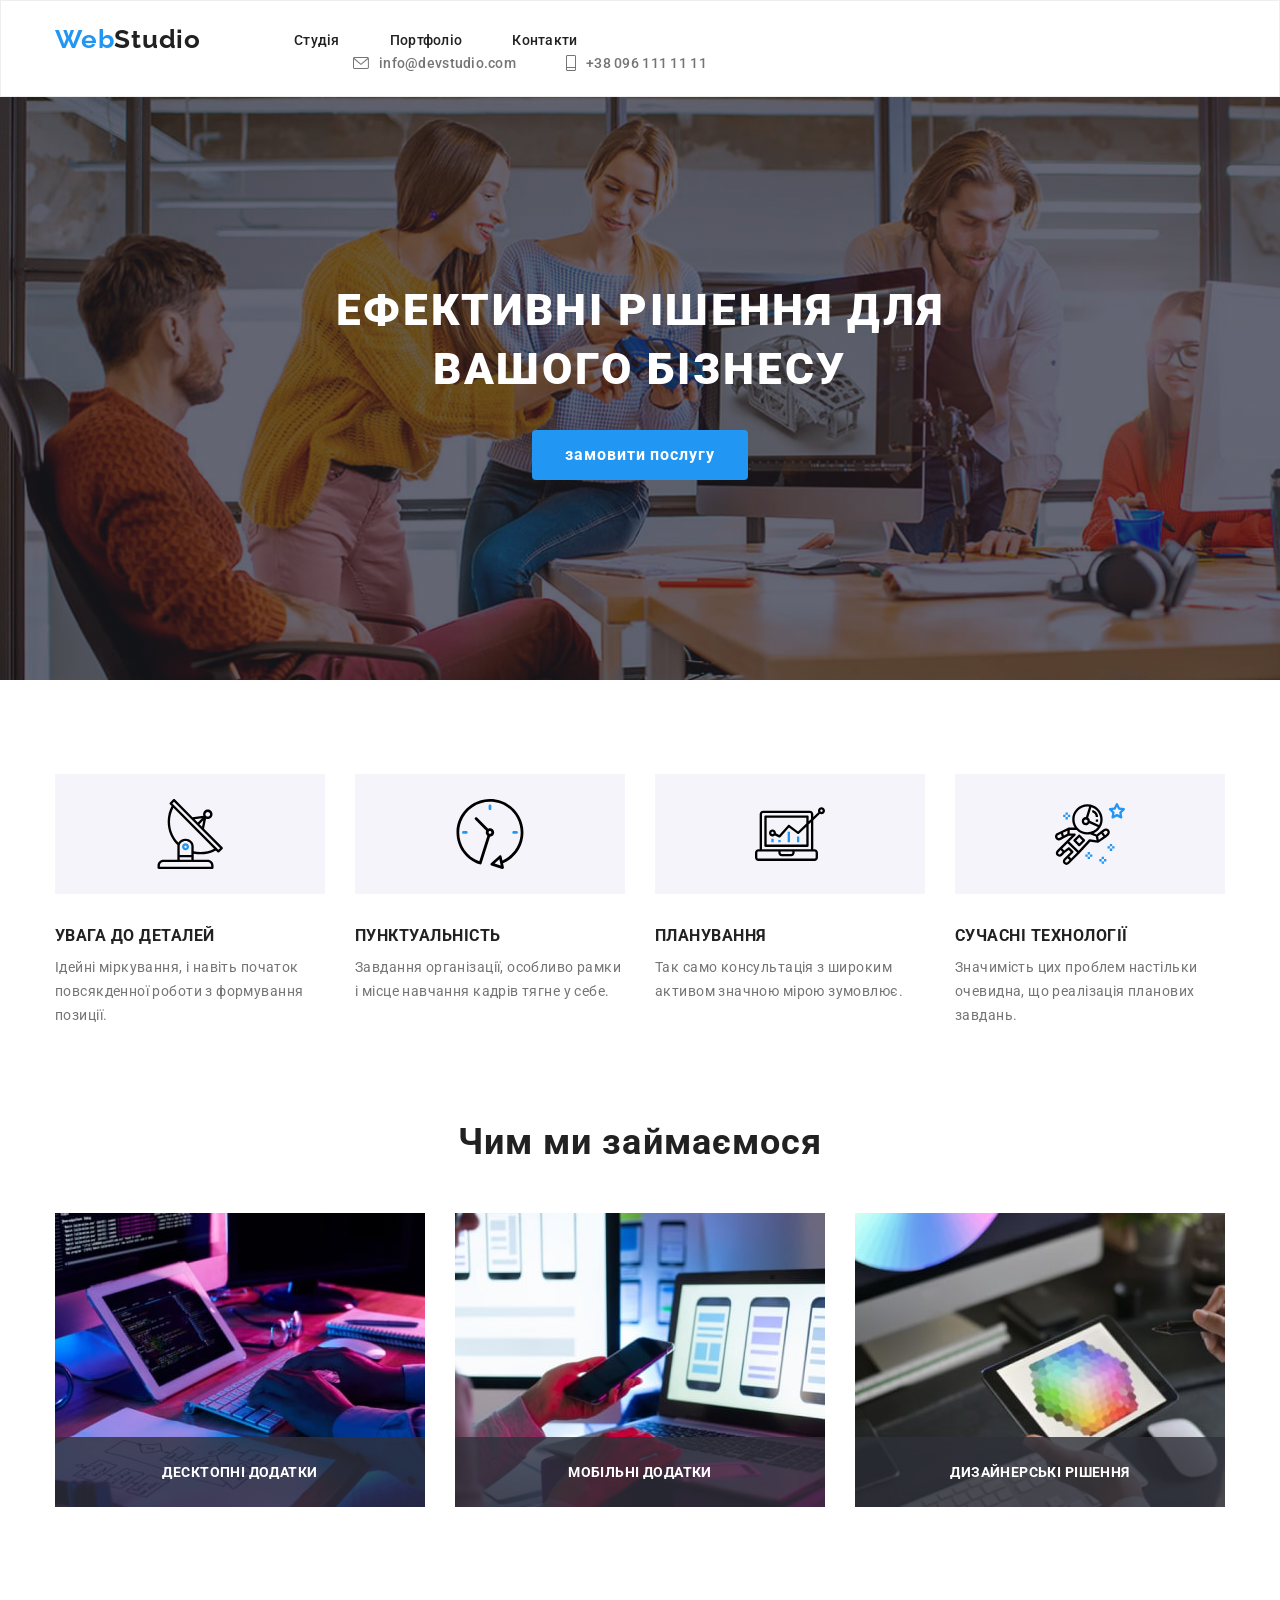
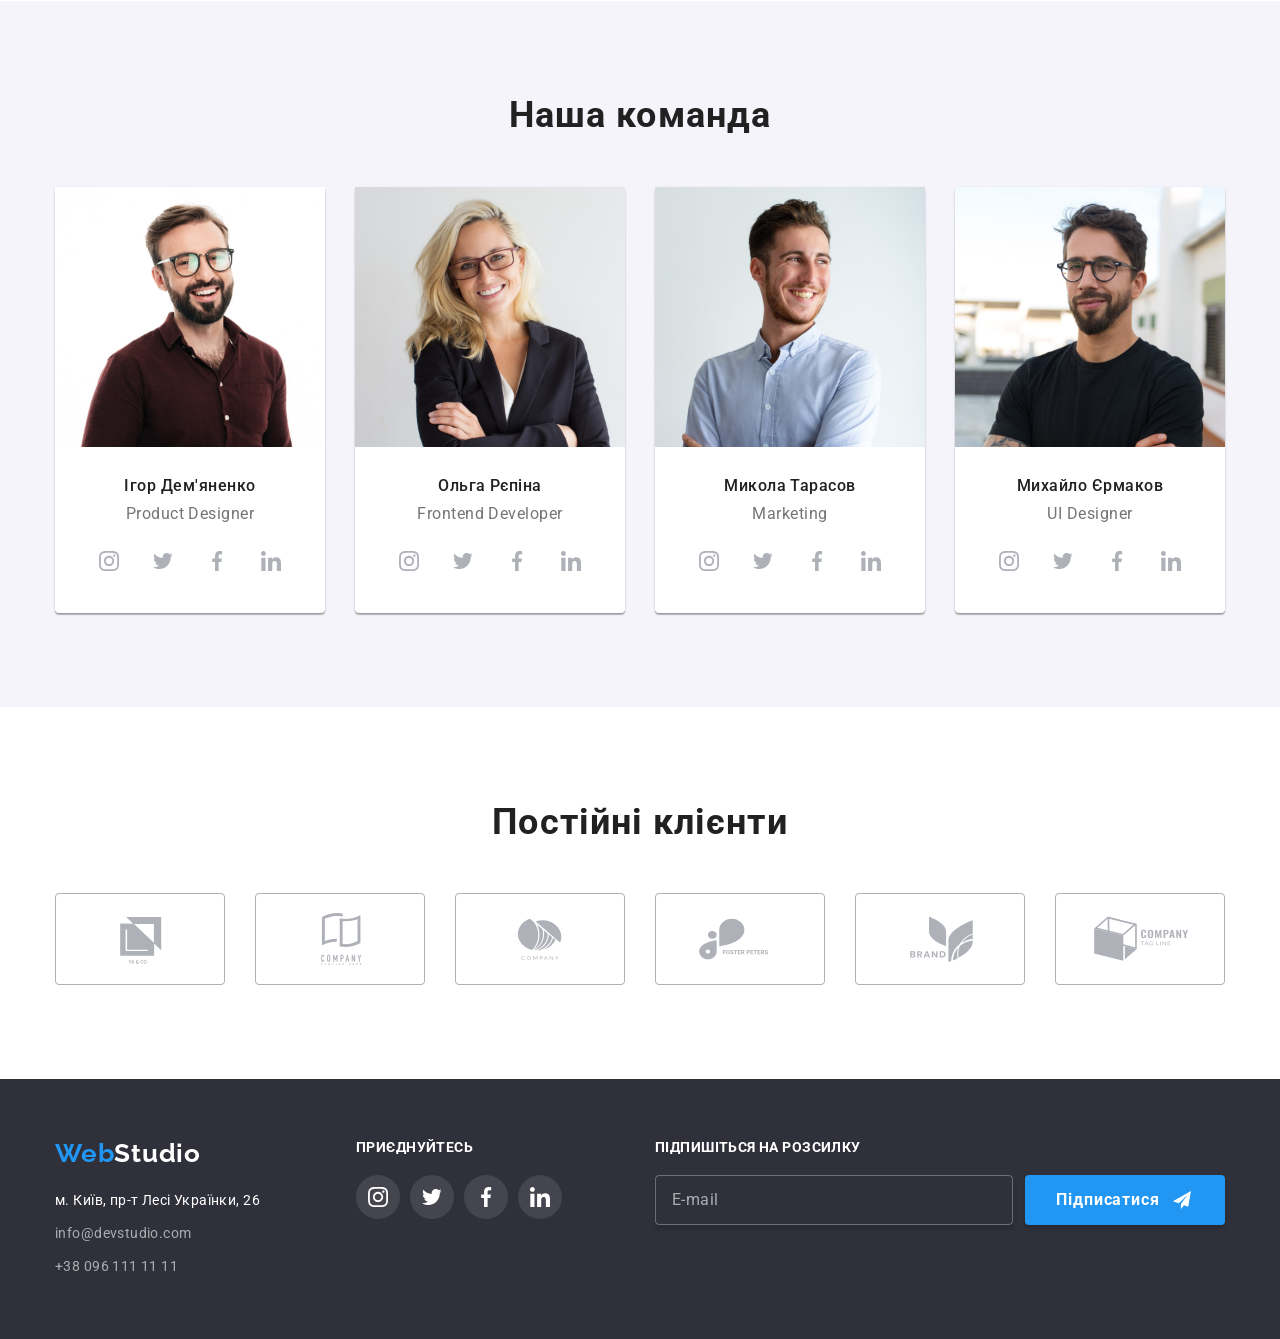
==== commit 1bcfa699: "dsffdfdfdf" ====
--- a/index.html
+++ b/index.html
@@ -1,323 +1,471 @@
 <!DOCTYPE html>
 <html lang="en">
-<head>
-    <meta charset="UTF-8">
-    <meta name="viewport" content="width=device-width, initial-scale=1.0">
+  <head>
+    <meta charset="UTF-8" />
+    <meta name="viewport" content="width=device-width, initial-scale=1.0" />
     <title>WebStudio</title>
-    <link rel="preconnect" href="https://fonts.googleapis.com">
-    <link rel="preconnect" href="https://fonts.gstatic.com" crossorigin>
-    <link href="https://fonts.googleapis.com/css2?family=Raleway:wght@700&family=Roboto:wght@400;500;700;900&display=swap" rel="stylesheet">
-    <link rel="stylesheet" href="https://cdnjs.cloudflare.com/ajax/libs/modern-normalize/1.0.0/modern-normalize.min.css"/>
-    <link rel="stylesheet" href="./style/reset.css">
-    <link rel="stylesheet" href="./style/common.css">
-    <link rel="stylesheet" href="./style/style.css">
-</head>
-<body class="all">
+    <link rel="preconnect" href="https://fonts.googleapis.com" />
+    <link rel="preconnect" href="https://fonts.gstatic.com" crossorigin />
+    <link
+      href="https://fonts.googleapis.com/css2?family=Raleway:wght@700&family=Roboto:wght@400;500;700;900&display=swap"
+      rel="stylesheet"
+    />
+    <link
+      rel="stylesheet"
+      href="https://cdnjs.cloudflare.com/ajax/libs/modern-normalize/1.0.0/modern-normalize.min.css"
+    />
+    <link rel="stylesheet" href="./style/reset.css" />
+    <link rel="stylesheet" href="./style/common.css" />
+    <link rel="stylesheet" href="./style/style.css" />
+  </head>
+  <body class="all">
     <!-- Navigation -->
     <header class="head">
-        <nav class="head-navigation">
-            <div class="head-container">
-            <a href="./index.html" class="head-logo"><span class="head-logobluepart">Web</span><span class="head-logoblackpart">Studio</span></a>
-       
-            <ul class="head-list">
-                <li class="head-item">
-                    <a href="./index.html" class="head-page">Студія</a>
-                </li>
-                <li class="head-item">
-                    <a href="./portfolio.html" class="head-page">Портфоліо</a>
-                </li>
-                <li class="head-item">
-                    <a href="" class="head-page">Контакти</a>
-                </li>
-            </ul>
-            <ul class="head-list2">
-                <li class="head-item">
-                    <a href="mailto:info@devstudio.com" class="head-email"><svg class="head-icon-mail">
-                        <use href="./photos/symbol-defs.svg#icon-mail"></use>
-                    </svg>
-                    info@devstudio.com
-                </a>
-                </li>
-                <li class="head-item">
-                    <a href="tel:+380961111111" class="head-tel">
-                 <svg class="head-icon-tel">
-                        <use href="./photos/symbol-defs.svg#icon-tel"></use>
-                    </svg>
-                    +38 096 111 11 11
-                </a>
-                </li>  
-            </ul>
-        </div>
-        </nav>
+      <nav class="head-navigation">
+        <div class="head-container">
+          <a href="./index.html" class="head-logo"
+            ><span class="head-logobluepart">Web</span
+            ><span class="head-logoblackpart">Studio</span></a
+          >
+
+          <ul class="head-list">
+            <li class="head-item">
+              <a href="./index.html" class="head-page">Студія</a>
+            </li>
+            <li class="head-item">
+              <a href="./portfolio.html" class="head-page">Портфоліо</a>
+            </li>
+            <li class="head-item">
+              <a href="" class="head-page">Контакти</a>
+            </li>
+          </ul>
+          <ul class="head-list2">
+            <li class="head-item">
+              <a href="mailto:info@devstudio.com" class="head-email"
+                ><svg class="head-icon-mail">
+                  <use href="./photos/symbol-defs.svg#icon-mail"></use>
+                </svg>
+                info@devstudio.com
+              </a>
+            </li>
+            <li class="head-item">
+              <a href="tel:+380961111111" class="head-tel">
+                <svg class="head-icon-tel">
+                  <use href="./photos/symbol-defs.svg#icon-tel"></use>
+                </svg>
+                +38 096 111 11 11
+              </a>
+            </li>
+          </ul>
+        </div>
+      </nav>
     </header>
     <main class="center">
-        <!-- Hero -->
-        <section class="heroindex">
-            <div class="hero-container">
-            <h1 class="heroindex-whiteslog">Ефективні рішення для вашого бізнесу</h1>
-            <button type="button" class="heroindex-button">замовити послугу</button>
-        </div>
-        </section>
-        <!-- Pluses -->
-        <section class="pluses">
-            <div class="pluses-container">
-            <ul class="pluses-list">
-                <li class="pluses-item">
-                    <svg class="pluses-icon">
-                        <use href="./photos/symbol-defs.svg#icon-antena"></use>
-                    </svg>
-        <h3 class="pluses-blackslog">УВАГА ДО ДЕТАЛЕЙ</h3>
-        <p class="pluses-greytext">Ідейні міркування, і навіть початок повсякденної роботи з формування позиції.
-    </li>
-    <li class="pluses-item">
-        <svg class="pluses-icon">
-            <use href="./photos/symbol-defs.svg#icon-clock"></use>
-        </svg>
-        <h3 class="pluses-blackslog">ПУНКТУАЛЬНІСТЬ</h3>
-        <p class="pluses-greytext">Завдання організації, особливо рамки і місце навчання кадрів тягне у себе.
-    </li>
-    <li class="pluses-item">
-        <svg class="pluses-icon">
-            <use href="./photos/symbol-defs.svg#icon-diagram"></use>
-        </svg>
-        <h3 class="pluses-blackslog">ПЛАНУВАННЯ</h3>
-        <p class="pluses-greytext">Так само консультація з широким активом значною мірою зумовлює.
-    </li>
-    <li class="pluses-item">
-        <svg class="pluses-icon">
-            <use href="./photos/symbol-defs.svg#icon-astronaut"></use>
-        </svg>
-        <h3 class="pluses-blackslog">СУЧАСНІ ТЕХНОЛОГІЇ</h3>
-        <p class="pluses-greytext">Значимість цих проблем настільки очевидна, що реалізація планових завдань.
-    </li>
-    </ul>
-</div>
-    </section>
-        <!-- What we do -->
-        <section class="wwd">
-            <div class="wwd-container">
-        <h3 class="wwd-slog">Чим ми займаємося</h3>
-            <ul class="wwd-list">
-                <li class="wwd-item">
-        <img src="./photos/wwd-img1.webp" alt="Програмування" class="wwd-photo">
-        <p class="wwd-photo-text">ДЕСКТОПНІ ДОДАТКИ</p>
-    </li>
-    <li class="wwd-item">
-        <img src="./photos/wwd-img2.webp" alt="Розробка додатків для смартфонів" class="wwd-photo">
-        <p class="wwd-photo-text">МОБІЛЬНІ ДОДАТКИ</p>
-    </li>
-    <li class="wwd-item">
-        <img src="./photos/wwd-img3.webp" alt="Рисуємо дизайн" class="wwd-photo">
-        <p class="wwd-photo-text">ДИЗАЙНЕРСЬКІ РІШЕННЯ</p>
-    </li>
-    </ul>
-</div>
-    </section>
-    <!-- Our team -->
-    <section class="ourteam">
+      <!-- Hero -->
+      <section class="heroindex">
+        <div class="hero-container">
+          <h1 class="heroindex-whiteslog">
+            Ефективні рішення для вашого бізнесу
+          </h1>
+          <button type="button" class="heroindex-button" data-modal-open>
+            замовити послугу
+          </button>
+        </div>
+      </section>
+      <!-- Pluses -->
+      <section class="pluses">
+        <div class="pluses-container">
+          <ul class="pluses-list">
+            <li class="pluses-item">
+              <svg class="pluses-icon">
+                <use href="./photos/symbol-defs.svg#icon-antena"></use>
+              </svg>
+              <h3 class="pluses-blackslog">УВАГА ДО ДЕТАЛЕЙ</h3>
+              <p class="pluses-greytext">
+                Ідейні міркування, і навіть початок повсякденної роботи з
+                формування позиції.
+              </p>
+            </li>
+
+            <li class="pluses-item">
+              <svg class="pluses-icon">
+                <use href="./photos/symbol-defs.svg#icon-clock"></use>
+              </svg>
+              <h3 class="pluses-blackslog">ПУНКТУАЛЬНІСТЬ</h3>
+              <p class="pluses-greytext">
+                Завдання організації, особливо рамки і місце навчання кадрів
+                тягне у себе.
+              </p>
+            </li>
+
+            <li class="pluses-item">
+              <svg class="pluses-icon">
+                <use href="./photos/symbol-defs.svg#icon-diagram"></use>
+              </svg>
+              <h3 class="pluses-blackslog">ПЛАНУВАННЯ</h3>
+              <p class="pluses-greytext">
+                Так само консультація з широким активом значною мірою зумовлює.
+              </p>
+            </li>
+
+            <li class="pluses-item">
+              <svg class="pluses-icon">
+                <use href="./photos/symbol-defs.svg#icon-astronaut"></use>
+              </svg>
+              <h3 class="pluses-blackslog">СУЧАСНІ ТЕХНОЛОГІЇ</h3>
+              <p class="pluses-greytext">
+                Значимість цих проблем настільки очевидна, що реалізація
+                планових завдань.
+              </p>
+            </li>
+          </ul>
+        </div>
+      </section>
+      <!-- What we do -->
+      <section class="wwd">
+        <div class="wwd-container">
+          <h3 class="wwd-slog">Чим ми займаємося</h3>
+          <ul class="wwd-list">
+            <li class="wwd-item">
+              <img
+                src="./photos/wwd-img1.webp"
+                alt="Програмування"
+                class="wwd-photo"
+              />
+              <p class="wwd-photo-text">ДЕСКТОПНІ ДОДАТКИ</p>
+            </li>
+            <li class="wwd-item">
+              <img
+                src="./photos/wwd-img2.webp"
+                alt="Розробка додатків для смартфонів"
+                class="wwd-photo"
+              />
+              <p class="wwd-photo-text">МОБІЛЬНІ ДОДАТКИ</p>
+            </li>
+            <li class="wwd-item">
+              <img
+                src="./photos/wwd-img3.webp"
+                alt="Рисуємо дизайн"
+                class="wwd-photo"
+              />
+              <p class="wwd-photo-text">ДИЗАЙНЕРСЬКІ РІШЕННЯ</p>
+            </li>
+          </ul>
+        </div>
+      </section>
+      <!-- Our team -->
+      <section class="ourteam">
         <div class="ourteam-container">
-        <h4 class="ourteam-slog">Наша команда</h4>
-        <ul class="ourteam-list">
+          <h4 class="ourteam-slog">Наша команда</h4>
+          <ul class="ourteam-list">
             <li class="ourteam-item">
-            <img src="./photos/oc-img1.webp" alt="Ігор Дем'яненко" class="ourteam-photo">
-             <h5 class="ourteam-name">Ігор Дем'яненко</h5>
-             <p class="ourteam-text">Product Designer</p>
-             <div class="ourteam-icons">
+              <img
+                src="./photos/oc-img1.webp"
+                alt="Ігор Дем'яненко"
+                class="ourteam-photo"
+              />
+              <h5 class="ourteam-name">Ігор Дем'яненко</h5>
+              <p class="ourteam-text">Product Designer</p>
+              <div class="ourteam-icons">
                 <a class="ourteam-icon-link" href="https://instagram.com">
-                <svg class="ourteam-icon">
+                  <svg class="ourteam-icon">
                     <use href="./photos/symbol-defs.svg#icon-instagram"></use>
-                </svg>
-            </a>
-            <a class="ourteam-icon-link" href="https://twitter.com">
-                <svg class="ourteam-icon">
+                  </svg>
+                </a>
+                <a class="ourteam-icon-link" href="https://twitter.com">
+                  <svg class="ourteam-icon">
                     <use href="./photos/symbol-defs.svg#icon-twitter"></use>
-                </svg>
+                  </svg>
                 </a>
                 <a class="ourteam-icon-link" href="https://facebook.com">
-                <svg class="ourteam-icon">
+                  <svg class="ourteam-icon">
                     <use href="./photos/symbol-defs.svg#icon-facebook"></use>
-                </svg>
+                  </svg>
                 </a>
                 <a class="ourteam-icon-link" href="https://linkedin.com">
-                <svg class="ourteam-icon">
+                  <svg class="ourteam-icon">
                     <use href="./photos/symbol-defs.svg#icon-linkedin"></use>
-                </svg>
-                </a>
-            </div>
+                  </svg>
+                </a>
+              </div>
             </li>
             <li class="ourteam-item">
-            <img src="./photos/oc-img2.webp" alt="Ольга Рєпіна" class="ourteam-photo">
-            <h5 class="ourteam-name">Ольга Рєпіна</h5>
-            <p class="ourteam-text">Frontend Developer</p>
-            <div class="ourteam-icons">
+              <img
+                src="./photos/oc-img2.webp"
+                alt="Ольга Рєпіна"
+                class="ourteam-photo"
+              />
+              <h5 class="ourteam-name">Ольга Рєпіна</h5>
+              <p class="ourteam-text">Frontend Developer</p>
+              <div class="ourteam-icons">
                 <a class="ourteam-icon-link" href="https://instagram.com">
-                <svg class="ourteam-icon">
+                  <svg class="ourteam-icon">
                     <use href="./photos/symbol-defs.svg#icon-instagram"></use>
-                </svg>
-            </a>
-            <a class="ourteam-icon-link" href="https://twitter.com">
-                <svg class="ourteam-icon">
+                  </svg>
+                </a>
+                <a class="ourteam-icon-link" href="https://twitter.com">
+                  <svg class="ourteam-icon">
                     <use href="./photos/symbol-defs.svg#icon-twitter"></use>
-                </svg>
+                  </svg>
                 </a>
                 <a class="ourteam-icon-link" href="https://facebook.com">
-                <svg class="ourteam-icon">
+                  <svg class="ourteam-icon">
                     <use href="./photos/symbol-defs.svg#icon-facebook"></use>
-                </svg>
+                  </svg>
                 </a>
                 <a class="ourteam-icon-link" href="https://linkedin.com">
-                <svg class="ourteam-icon">
+                  <svg class="ourteam-icon">
                     <use href="./photos/symbol-defs.svg#icon-linkedin"></use>
-                </svg>
-                </a>
-             </div>
-        </li>
-        <li class="ourteam-item">
-            <img src="./photos/oc-img3.webp" alt="Микола Тарасов" class="ourteam-photo">
-            <h5 class="ourteam-name">Микола Тарасов</h5>
-            <p class="ourteam-text">Marketing</p>
-            <div class="ourteam-icons">
-                <a class="ourteam-icon-link"  href="https://instagram.com">
-                <svg class="ourteam-icon">
+                  </svg>
+                </a>
+              </div>
+            </li>
+            <li class="ourteam-item">
+              <img
+                src="./photos/oc-img3.webp"
+                alt="Микола Тарасов"
+                class="ourteam-photo"
+              />
+              <h5 class="ourteam-name">Микола Тарасов</h5>
+              <p class="ourteam-text">Marketing</p>
+              <div class="ourteam-icons">
+                <a class="ourteam-icon-link" href="https://instagram.com">
+                  <svg class="ourteam-icon">
                     <use href="./photos/symbol-defs.svg#icon-instagram"></use>
-                </svg>
-            </a>
-            <a class="ourteam-icon-link" href="https://twitter.com">
-                <svg class="ourteam-icon">
+                  </svg>
+                </a>
+                <a class="ourteam-icon-link" href="https://twitter.com">
+                  <svg class="ourteam-icon">
                     <use href="./photos/symbol-defs.svg#icon-twitter"></use>
-                </svg>
+                  </svg>
                 </a>
                 <a class="ourteam-icon-link" href="https://facebook.com">
-                <svg class="ourteam-icon">
+                  <svg class="ourteam-icon">
                     <use href="./photos/symbol-defs.svg#icon-facebook"></use>
-                </svg>
+                  </svg>
                 </a>
                 <a class="ourteam-icon-link" href="https://linkedin.com">
-                <svg class="ourteam-icon">
+                  <svg class="ourteam-icon">
                     <use href="./photos/symbol-defs.svg#icon-linkedin"></use>
-                </svg>
-                </a>
-             </div>
-        </li>
-        <li class="ourteam-item">
-            <img src="./photos/oc-img4.webp" alt="Михайло Єрмаков" class="ourteam-photo">
-            <h5 class="ourteam-name">Михайло Єрмаков</h5>
-            <p class="ourteam-text">UI Designer</p>
-            <div class="ourteam-icons">
+                  </svg>
+                </a>
+              </div>
+            </li>
+            <li class="ourteam-item">
+              <img
+                src="./photos/oc-img4.webp"
+                alt="Михайло Єрмаков"
+                class="ourteam-photo"
+              />
+              <h5 class="ourteam-name">Михайло Єрмаков</h5>
+              <p class="ourteam-text">UI Designer</p>
+              <div class="ourteam-icons">
                 <a class="ourteam-icon-link" href="https://instagram.com">
-                <svg class="ourteam-icon">
+                  <svg class="ourteam-icon">
                     <use href="./photos/symbol-defs.svg#icon-instagram"></use>
-                </svg>
-            </a>
-            <a class="ourteam-icon-link" href="https://twitter.com">
-                <svg class="ourteam-icon">
+                  </svg>
+                </a>
+                <a class="ourteam-icon-link" href="https://twitter.com">
+                  <svg class="ourteam-icon">
                     <use href="./photos/symbol-defs.svg#icon-twitter"></use>
-                </svg>
+                  </svg>
                 </a>
                 <a class="ourteam-icon-link" href="https://facebook.com">
-                <svg class="ourteam-icon">
+                  <svg class="ourteam-icon">
                     <use href="./photos/symbol-defs.svg#icon-facebook"></use>
-                </svg>
+                  </svg>
                 </a>
                 <a class="ourteam-icon-link" href="https://linkedin.com">
-                <svg class="ourteam-icon">
+                  <svg class="ourteam-icon">
                     <use href="./photos/symbol-defs.svg#icon-linkedin"></use>
-                </svg>
-                </a>
-             </div>
-        </li>
-        </ul>
-    </div>
-    </section>
-    <section class="regcustomers">
+                  </svg>
+                </a>
+              </div>
+            </li>
+          </ul>
+        </div>
+      </section>
+      <section class="regcustomers">
         <div class="regcustomers-container">
-            <h1 class="regcustomers-title">Постійні клієнти</h1>
-            <div class="regcustomers-icons">
-                <a href="" class="regcustomers-icon-link">
-                <svg class="regcustomers-icon">
-                    <use href="./photos/symbol-defs.svg#icon-card1"></use>
-                </svg>
-                </a>
-                <a href="" class="regcustomers-icon-link">
-                <svg class="regcustomers-icon">
-                    <use href="./photos/symbol-defs.svg#icon-card2"></use>
-                </svg>
-                </a>
-                <a href="" class="regcustomers-icon-link">
-                <svg class="regcustomers-icon">
-                    <use href="./photos/symbol-defs.svg#icon-card3"></use>
-                </svg>
-                </a>
-                <a href="" class="regcustomers-icon-link">
-                <svg class="regcustomers-icon">
-                    <use href="./photos/symbol-defs.svg#icon-card4"></use>
-                </svg>
-                </a>
-                <a href="" class="regcustomers-icon-link">
-                <svg class="regcustomers-icon">
-                    <use href="./photos/symbol-defs.svg#icon-card5"></use>
-                </svg>
-                </a>
-                <a href="" class="regcustomers-icon-link">
-                <svg class="regcustomers-icon">
-                    <use href="./photos/symbol-defs.svg#icon-card6"></use>
-                </svg>
-                </a>
-            </div>
-        </div>
-    </section>
+          <h1 class="regcustomers-title">Постійні клієнти</h1>
+          <div class="regcustomers-icons">
+            <a href="" class="regcustomers-icon-link">
+              <svg class="regcustomers-icon">
+                <use href="./photos/symbol-defs.svg#icon-card1"></use>
+              </svg>
+            </a>
+            <a href="" class="regcustomers-icon-link">
+              <svg class="regcustomers-icon">
+                <use href="./photos/symbol-defs.svg#icon-card2"></use>
+              </svg>
+            </a>
+            <a href="" class="regcustomers-icon-link">
+              <svg class="regcustomers-icon">
+                <use href="./photos/symbol-defs.svg#icon-card3"></use>
+              </svg>
+            </a>
+            <a href="" class="regcustomers-icon-link">
+              <svg class="regcustomers-icon">
+                <use href="./photos/symbol-defs.svg#icon-card4"></use>
+              </svg>
+            </a>
+            <a href="" class="regcustomers-icon-link">
+              <svg class="regcustomers-icon">
+                <use href="./photos/symbol-defs.svg#icon-card5"></use>
+              </svg>
+            </a>
+            <a href="" class="regcustomers-icon-link">
+              <svg class="regcustomers-icon">
+                <use href="./photos/symbol-defs.svg#icon-card6"></use>
+              </svg>
+            </a>
+          </div>
+        </div>
+      </section>
     </main>
     <!-- Basement -->
     <footer class="basement">
-        <div class="basement-container">
-            <div class="basement-text-container">
-        <a href="./index.html" class="basement-logo"><span class="basement-logobluepart">Web</span><span class="basement-logowhitepart">Studio</span></a>
-        <ul class="basement-list">
-    <li class="basement-item">
-        <address class="basement-adress">м. Київ, пр-т Лесі Українки, 26</address>
-    </li>
-    <li class="basement-item">
-        <a href="mailto:info@devstudio.com" class="basement-mail">info@devstudio.com</a>
-    </li>
-    <li class="basement-item">
-        <a href="tel:+380961111111" class="basement-tele">+38 096 111 11 11</a>
-    </li>
-    </ul>
-</div>
-    <div class="basement-icons">
-        <h2 class="basement-icon-title">ПРИЄДНУЙТЕСЬ</h2>
-        <ul class="basement-icon-list">
+      <div class="basement-container">
+        <div class="basement-text-container">
+          <a href="./index.html" class="basement-logo"
+            ><span class="basement-logobluepart">Web</span
+            ><span class="basement-logowhitepart">Studio</span></a
+          >
+          <ul class="basement-list">
+            <li class="basement-item">
+              <address class="basement-adress">
+                м. Київ, пр-т Лесі Українки, 26
+              </address>
+            </li>
+            <li class="basement-item">
+              <a href="mailto:info@devstudio.com" class="basement-mail"
+                >info@devstudio.com</a
+              >
+            </li>
+            <li class="basement-item">
+              <a href="tel:+380961111111" class="basement-tele"
+                >+38 096 111 11 11</a
+              >
+            </li>
+          </ul>
+        </div>
+        <div class="basement-icons">
+          <h2 class="basement-icon-title">ПРИЄДНУЙТЕСЬ</h2>
+          <ul class="basement-icon-list">
             <li class="basement-icon-item">
-                <a href="https://instagram.com" class="basement-icon-link">
+              <a href="https://instagram.com" class="basement-icon-link">
                 <svg class="basement-icon">
-                    <use href="./photos/symbol-defs.svg#icon-instagram"></use>
-                </svg>
-                </a>
+                  <use href="./photos/symbol-defs.svg#icon-instagram"></use>
+                </svg>
+              </a>
             </li>
             <li class="basement-icon-item">
-                <a href="https://twitter.com" class="basement-icon-link">
+              <a href="https://twitter.com" class="basement-icon-link">
                 <svg class="basement-icon">
-                    <use href="./photos/symbol-defs.svg#icon-twitter"></use>
-                </svg>
-                </a>
+                  <use href="./photos/symbol-defs.svg#icon-twitter"></use>
+                </svg>
+              </a>
             </li>
             <li class="basement-icon-item">
-                <a href="https://facebook.com" class="basement-icon-link">
+              <a href="https://facebook.com" class="basement-icon-link">
                 <svg class="basement-icon">
-                    <use href="./photos/symbol-defs.svg#icon-facebook"></use>
-                </svg>
-                </a>
+                  <use href="./photos/symbol-defs.svg#icon-facebook"></use>
+                </svg>
+              </a>
             </li>
             <li class="basement-icon-item">
-                <a href="https://linkedin.com" class="basement-icon-link">
+              <a href="https://linkedin.com" class="basement-icon-link">
                 <svg class="basement-icon">
-                    <use href="./photos/symbol-defs.svg#icon-linkedin"></use>
-                </svg>
-                </a>
-            </li>
-        </ul>
+                  <use href="./photos/symbol-defs.svg#icon-linkedin"></use>
+                </svg>
+              </a>
+            </li>
+          </ul>
+        </div>
+        <form action="" class="basement-form">
+          <h1 class="basement-form-title">ПІДПИШІТЬСЯ НА РОЗСИЛКУ</h1>
+          <div class="basement-form-container">
+            <input
+              type="text"
+              name=""
+              class="basement-form-input"
+              placeholder="E-mail"
+            />
+            <button type="submit" class="basement-form-button">
+              Підписатися
+              <svg class="basement-form-icon">
+                <use href="./photos/symbol-defs.svg#icon-telegram"></use>
+              </svg>
+            </button>
+          </div>
+        </form>
+      </div>
+    </footer>
+    <div class="backdrop is-hidden" data-modal>
+      <div class="modal">
+        <form action="" class="modal-form">
+          <button type="submit" class="modal-close" data-modal-close>
+            <svg class="modal-close-icon">
+              <use href="./photos/symbol-defs.svg#icon-close"></use>
+            </svg>
+          </button>
+          <h1 class="modal-title">Залиште свої дані, ми вам передзвонимо</h1>
+          <ul class="modal-list">
+            <li class="modal-item">
+              <label for="" class="modal-text">Ім'я</label>
+              <div class="modal-input-container">
+                <input type="text" name="" class="modal-input" />
+                <svg class="modal-icon">
+                  <use href="./photos/symbol-defs.svg#icon-name"></use>
+                </svg>
+              </div>
+            </li>
+            <li class="modal-item">
+              <label for="" class="modal-text">Телефон</label>
+              <div class="modal-input-container">
+                <input type="tel" name="" class="modal-input" />
+                <svg class="modal-icon">
+                  <use href="./photos/symbol-defs.svg#icon-telephone"></use>
+                </svg>
+              </div>
+            </li>
+            <li class="modal-item">
+              <label for="" class="modal-text">Пошта</label>
+              <div class="modal-input-container">
+                <input type="email" name="" class="modal-input" />
+                <svg class="modal-icon">
+                  <use href="./photos/symbol-defs.svg#icon-email"></use>
+                </svg>
+              </div>
+            </li>
+            <li class="modal-item">
+              <label for="" class="modal-text">Коментар</label>
+              <input
+                type="text"
+                name=""
+                class="modal-input"
+                placeholder="Введіть текст"
+              />
+            </li>
+          </ul>
+          <div class="modal-conditions">
+            <input
+              type="checkbox"
+              name=""
+              id=""
+              class="modal-conditions-checkbox"
+            />
+            <p class="modal-conditions-text">
+              Погоджуюся з розсилкою та приймаю
+            </p>
+            <a href="#" class="modal-conditions-link">Умови договору</a>
+          </div>
+          <button type="submit" class="modal-button" data-modal-close>
+            Відправити
+          </button>
+        </form>
+      </div>
     </div>
-</div>
-    </footer>
-</body>
-</html>+    <script src="./js/modal.js"></script>
+  </body>
+</html>
--- a/style/common.css
+++ b/style/common.css
@@ -31,8 +31,8 @@
 
 /* Navigation */
 
-.center{
-    padding-top: 80.5px;
+.center {
+  padding-top: 80.5px;
 }
 
 .head {
@@ -40,8 +40,8 @@
   padding-bottom: 25px;
   border: var(--for-strange-white-parts) 1px solid;
   position: fixed;
-    background-color: white;
-    width: 100%;
+  background-color: white;
+  width: 100%;
 }
 
 .head-logobluepart {
@@ -77,22 +77,22 @@
   word-wrap: break-word;
 }
 
-.head-icon-mail{
+.head-icon-mail {
   width: 16px;
-height: 12px;
-margin-right: 10px;
-fill: #757575;
-}
-
-.head-icon-tel{
+  height: 12px;
+  margin-right: 10px;
+  fill: #757575;
+}
+
+.head-icon-tel {
   margin-right: 10px;
   width: 10px;
-height: 16px;
-fill: #757575;
+  height: 16px;
+  fill: #757575;
 }
 
 .head-email,
-.head-tel{
+.head-tel {
   display: flex;
   align-items: center;
 }
@@ -101,10 +101,10 @@
 .head-list2 .head-item:hover .head-icon-tel,
 .head-list2 .head-item:hover .head-tel,
 .head-list2 .head-item:hover .head-email,
- .head-email:focus .head-icon-mail,
- .head-tel:focus .head-icon-tel,
- .head-tel:focus,
- .head-email:focus{
+.head-email:focus .head-icon-mail,
+.head-tel:focus .head-icon-tel,
+.head-tel:focus,
+.head-email:focus {
   fill: #2196f3;
   color: #2196f3;
   cursor: pointer;
@@ -149,7 +149,7 @@
   background-color: var(--for-black-parts);
 }
 
-.basement-logo{
+.basement-logo {
   margin-bottom: 20px;
   display: block;
 }
@@ -195,7 +195,7 @@
 }
 
 .basement-tele:hover,
-.basement-mail:hover{
+.basement-mail:hover {
   color: #2196f3;
 }
 
@@ -206,44 +206,117 @@
   row-gap: 9px;
 }
 
-.basement-icons{
+.basement-icons {
   margin-left: 70px;
 }
 
-.basement-icon-list{
+.basement-icon-list {
   display: flex;
   column-gap: 10px;
 }
 
-.basement-icon-title{
-  color: #FFF;
-margin-bottom: 20px;
-font-family: Roboto;
-font-size: 14px;
-font-style: normal;
-font-weight: 700;
-line-height: normal;
-letter-spacing: 0.42px;
-text-transform: uppercase;
-}
-
-.basement-icon{
+.basement-icon-title {
+  color: #fff;
+  margin-bottom: 20px;
+  font-family: Roboto;
+  font-size: 14px;
+  font-style: normal;
+  font-weight: 700;
+  line-height: normal;
+  letter-spacing: 0.42px;
+  text-transform: uppercase;
+}
+
+.basement-icon {
   width: 20px;
   height: 20px;
   fill: white;
 }
 
-.basement-icon-link{
+.basement-icon-link {
   width: 44px;
   height: 44px;
   padding: 12px;
-  background-color: rgba(255, 255, 255, 0.10);
+  background-color: rgba(255, 255, 255, 0.1);
   border-radius: 23px;
   cursor: pointer;
   display: block;
 }
 
 .basement-icon-link:hover,
-.basement-icon-link:focus{
+.basement-icon-link:focus {
   background-color: #2196f3;
-}+}
+
+.basement-form {
+  margin-left: 93px;
+  width: 570px;
+}
+
+.basement-form-container {
+  display: flex;
+}
+
+.basement-form-title {
+  color: #fff;
+  font-family: Roboto;
+  font-size: 14px;
+  font-style: normal;
+  font-weight: 700;
+  line-height: normal;
+  letter-spacing: 0.42px;
+  text-transform: uppercase;
+  margin-bottom: 20px;
+}
+
+.basement-form-input {
+  width: 358px;
+  height: 50px;
+  flex-shrink: 0;
+  border-radius: 4px;
+  border: 1px solid rgba(255, 255, 255, 0.3);
+  background: rgba(33, 150, 243, 0);
+  box-shadow: 0px 4px 4px 0px rgba(0, 0, 0, 0.15);
+  margin-right: 12px;
+  padding-left: 16px;
+  color: #fff;
+}
+
+.basement-form-input::placeholder {
+  color: rgba(255, 255, 255, 0.6);
+  font-family: Roboto;
+  font-size: 16px;
+  font-style: normal;
+  font-weight: 400;
+  line-height: 20px; /* 125% */
+  letter-spacing: 0.48px;
+}
+
+.basement-form-button {
+  width: 200px;
+  height: 50px;
+  flex-shrink: 0;
+  border-radius: 4px;
+  background: #2196f3;
+  box-shadow: 0px 4px 4px 0px rgba(0, 0, 0, 0.15);
+  color: #fff;
+  text-align: left;
+  font-family: Roboto;
+  font-size: 16px;
+  font-style: normal;
+  font-weight: 700;
+  line-height: 30px; /* 187.5% */
+  letter-spacing: 0.96px;
+  padding: 10px 28px 10px 28px;
+  display: flex;
+  justify-content: center;
+  align-items: center;
+}
+
+.basement-form-icon {
+  width: 24px;
+  height: 24px;
+  margin-left: 10px;
+  padding-top: 3px;
+  padding-bottom: 3px;
+}
--- a/style/style.css
+++ b/style/style.css
@@ -110,25 +110,25 @@
   column-gap: 30px;
 }
 
-.wwd-item{
+.wwd-item {
   position: relative;
   z-index: -1;
 }
 
-.wwd-photo-text{
+.wwd-photo-text {
   position: absolute;
-width: 100%;
-height: 70px;
-padding: 27px 0px;
-  background-color: rgba(47, 48, 58, 0.80);
+  width: 100%;
+  height: 70px;
+  padding: 27px 0px;
+  background-color: rgba(47, 48, 58, 0.8);
   font-family: Roboto;
   top: 224px;
-font-size: 14px;
-font-weight: 700;
-line-height: 16.41px;
-letter-spacing: 0.03em;
-text-align: center;
-color: white;
+  font-size: 14px;
+  font-weight: 700;
+  line-height: 16.41px;
+  letter-spacing: 0.03em;
+  text-align: center;
+  color: white;
 }
 
 /*index Our team */
@@ -262,3 +262,175 @@
 .regcustomers-icon-link:focus {
   border: #2196f3 1px solid;
 }
+
+.backdrop {
+  position: fixed;
+  background-color: rgba(0, 0, 0, 0.5);
+  top: 0;
+  bottom: 0;
+  left: 0;
+  right: 0;
+}
+
+.backdrop.is-hidden {
+  opacity: 0;
+  pointer-events: none;
+  visibility: hidden;
+}
+
+.modal {
+  width: 528px;
+  height: 581px;
+  position: absolute;
+  top: 50%;
+  left: 50%;
+  transform: translate(-50%, -50%);
+  border-radius: 4px;
+  background-color: #ffff;
+  box-shadow: 0px 2px 1px 0px #00000033, 0px 1px 1px 0px #00000024,
+    0px 1px 3px 0px #0000001f;
+  padding: 40px;
+}
+
+.modal-title {
+  font-family: Roboto;
+  font-size: 20px;
+  font-weight: 700;
+  line-height: 23.44px;
+  letter-spacing: 0.03em;
+  text-align: center;
+  margin-bottom: 12px;
+}
+
+.modal-close {
+  width: 30px;
+  height: 30px;
+  right: 8px;
+  top: 8px;
+  border: 1px #00000010 solid;
+  border-radius: 20px;
+  background-color: #ffffff;
+  position: absolute;
+  display: flex;
+  justify-content: center;
+  align-items: center;
+}
+
+.modal-close-icon {
+  width: 18px;
+  height: 18px;
+}
+
+.modal-list {
+  display: flex;
+  flex-direction: column;
+  row-gap: 10px;
+}
+
+.modal-item {
+  display: flex;
+  flex-direction: column;
+  row-gap: 4px;
+  position: relative;
+}
+
+.modal-text {
+  color: #757575;
+  font-family: Roboto;
+  font-size: 12px;
+  font-style: normal;
+  font-weight: 400;
+  line-height: normal;
+  letter-spacing: 0.12px;
+}
+
+.modal-input {
+  border-radius: 4px;
+  border: 1px solid rgba(33, 33, 33, 0.2);
+  width: 448px;
+  height: 40px;
+  padding-left: 42px;
+}
+
+.modal-item:last-child .modal-input {
+  width: 448px;
+  height: 120px;
+  padding: 12px 16px 94px 16px;
+}
+
+.modal-item:last-child .modal-input::placeholder {
+  color: rgba(117, 117, 117, 0.5);
+  font-family: Roboto;
+  font-size: 12px;
+  font-style: normal;
+  font-weight: 400;
+  line-height: normal;
+  letter-spacing: 0.12px;
+}
+
+.modal-icon {
+  position: absolute;
+  width: 18px;
+  height: 18px;
+  top: 29px;
+  left: 12px;
+}
+
+.modal-conditions {
+  display: flex;
+  margin-top: 20px;
+  margin-bottom: 30px;
+  justify-content: center;
+  align-items: center;
+}
+
+.modal-conditions-text {
+  margin-left: 7px;
+  margin-right: 4px;
+  color: #757575;
+
+  font-family: Roboto;
+  font-size: 14px;
+  font-style: normal;
+  font-weight: 400;
+  line-height: 24px; /* 171.429% */
+  letter-spacing: 0.42px;
+}
+
+.modal-conditions-link {
+  color: #2196f3;
+  font-family: Roboto;
+  font-size: 14px;
+  font-style: normal;
+  font-weight: 400;
+  line-height: 24px;
+  letter-spacing: 0.42px;
+  text-decoration-line: underline;
+}
+
+.modal-conditions-checkbox {
+  width: 16px;
+  height: 15px;
+}
+
+.modal-button {
+  border-radius: 4px;
+  background: #2196f3;
+  width: 200px;
+  height: 50px;
+  box-shadow: 0px 4px 4px 0px rgba(0, 0, 0, 0.15);
+  color: #fff;
+  text-align: center;
+  font-family: Roboto;
+  font-size: 16px;
+  font-style: normal;
+  font-weight: 700;
+  line-height: 30px; /* 187.5% */
+  letter-spacing: 0.96px;
+}
+
+.modal-form {
+  display: flex;
+  flex-direction: column;
+  align-items: center;
+}
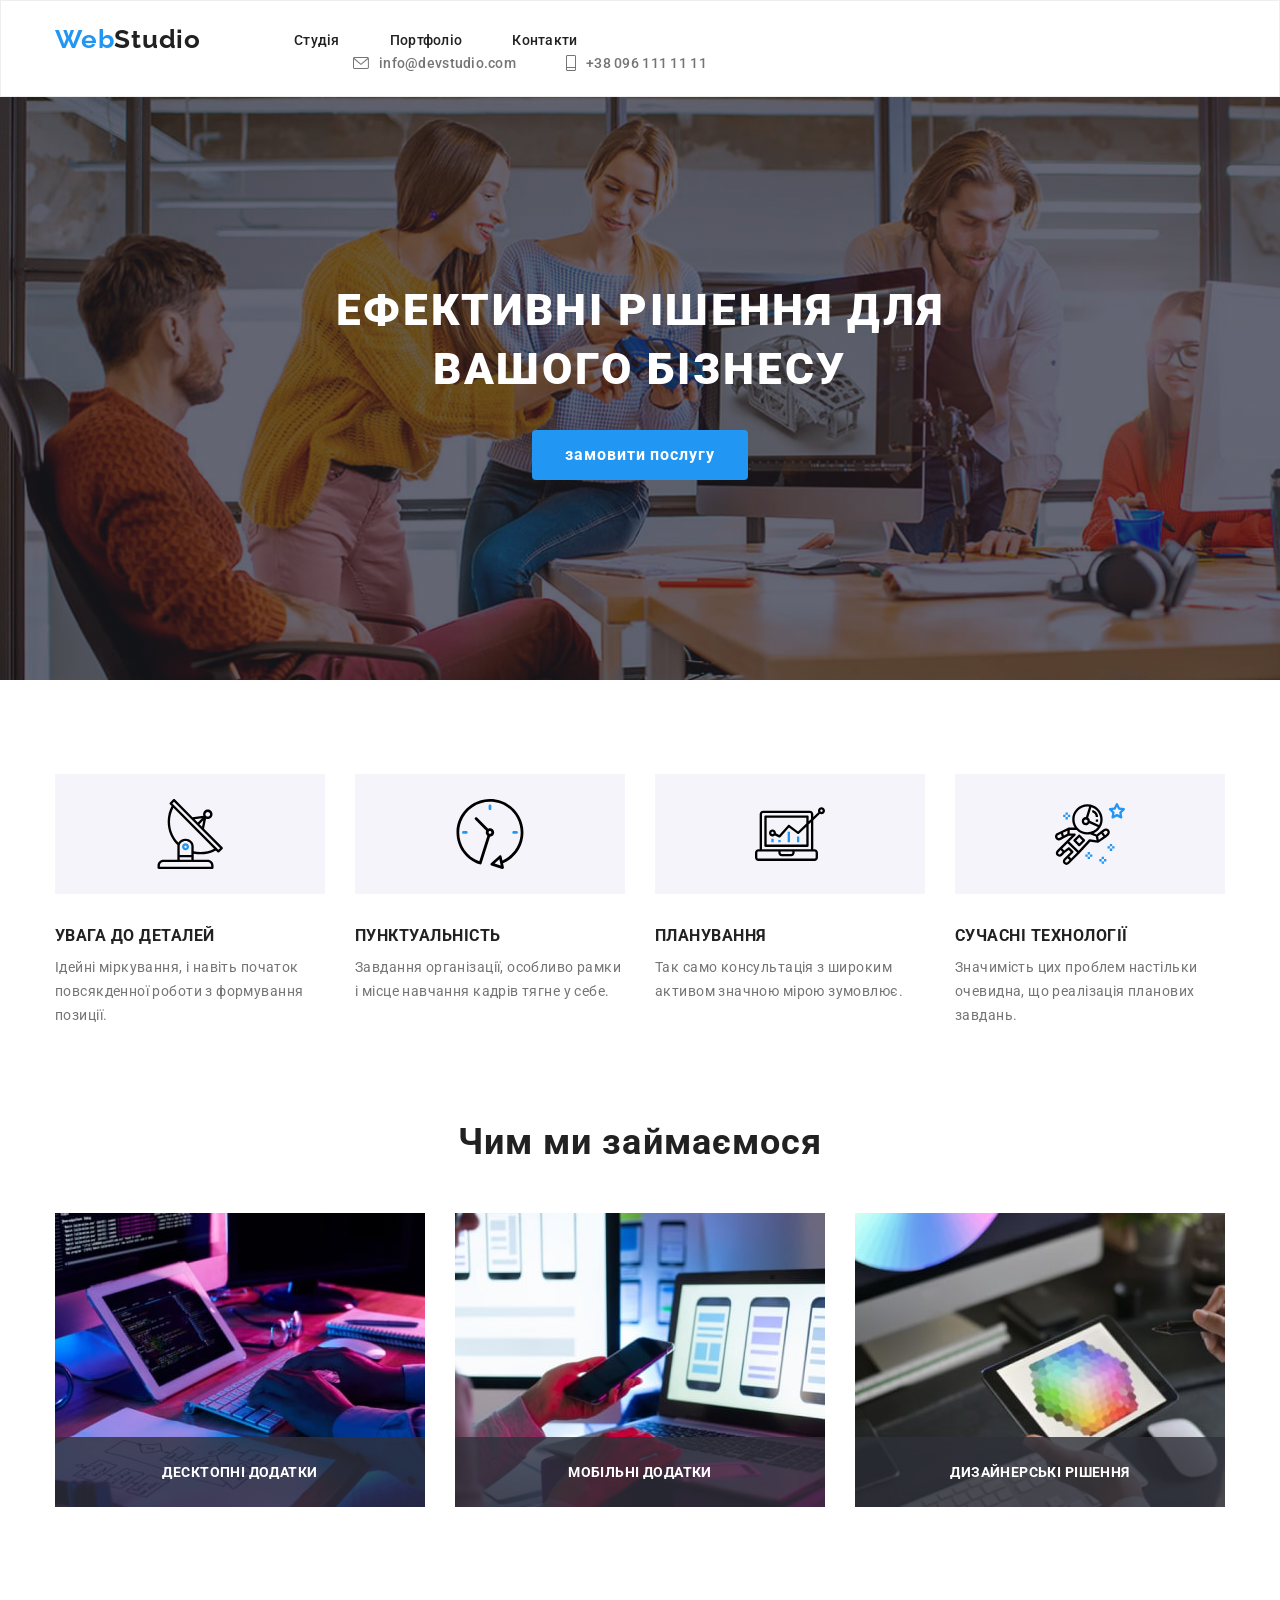
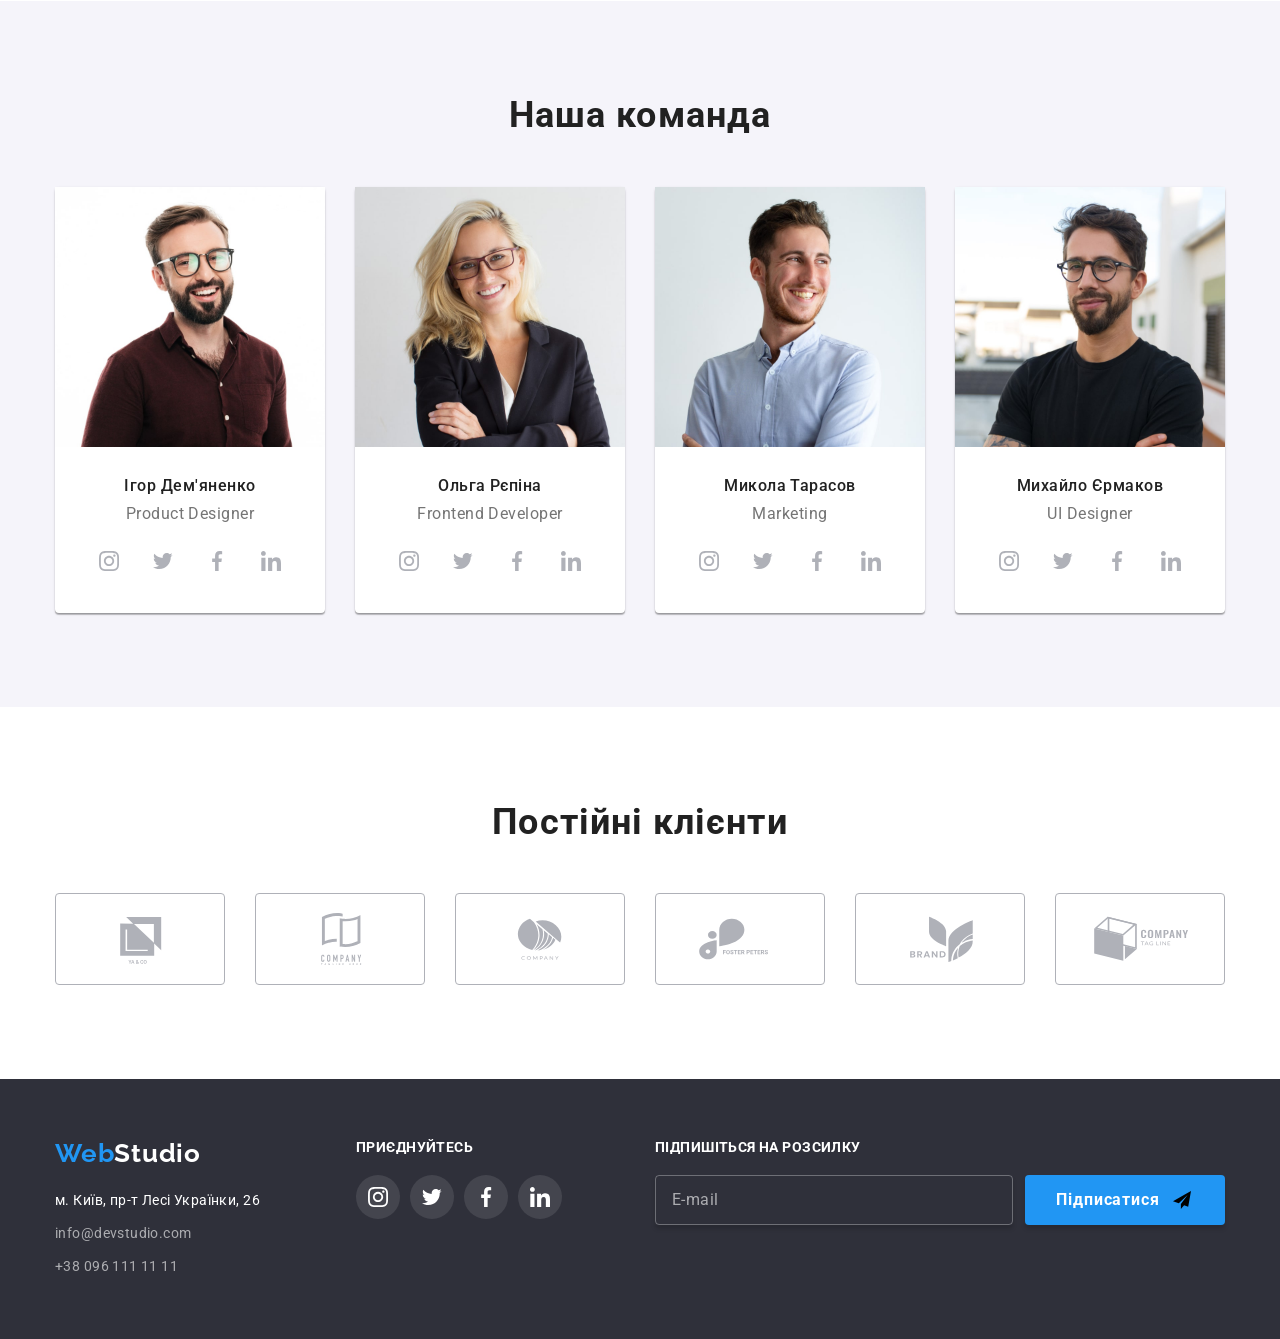
==== commit dbdce92a: "sdfgh" ====
--- a/index.html
+++ b/index.html
@@ -414,7 +414,7 @@
             <li class="modal-item">
               <label for="" class="modal-text">Ім'я</label>
               <div class="modal-input-container">
-                <input type="text" name="" class="modal-input" />
+                <input type="text" name="" class="modal-input" required/>
                 <svg class="modal-icon">
                   <use href="./photos/symbol-defs.svg#icon-name"></use>
                 </svg>
@@ -423,7 +423,7 @@
             <li class="modal-item">
               <label for="" class="modal-text">Телефон</label>
               <div class="modal-input-container">
-                <input type="tel" name="" class="modal-input" />
+                <input type="tel" name="" class="modal-input" required/>
                 <svg class="modal-icon">
                   <use href="./photos/symbol-defs.svg#icon-telephone"></use>
                 </svg>
@@ -432,7 +432,7 @@
             <li class="modal-item">
               <label for="" class="modal-text">Пошта</label>
               <div class="modal-input-container">
-                <input type="email" name="" class="modal-input" />
+                <input type="email" name="" class="modal-input" required/>
                 <svg class="modal-icon">
                   <use href="./photos/symbol-defs.svg#icon-email"></use>
                 </svg>
@@ -445,6 +445,7 @@
                 name=""
                 class="modal-input"
                 placeholder="Введіть текст"
+                required
               />
             </li>
           </ul>
--- a/style/style.css
+++ b/style/style.css
@@ -352,6 +352,10 @@
   padding-left: 42px;
 }
 
+.modal-input:focus{
+  border-color: #2196f3;
+}
+
 .modal-item:last-child .modal-input {
   width: 448px;
   height: 120px;
@@ -376,6 +380,10 @@
   left: 12px;
 }
 
+.modal-item:focus-within{
+  fill: #2196f3;
+}
+
 .modal-conditions {
   display: flex;
   margin-top: 20px;
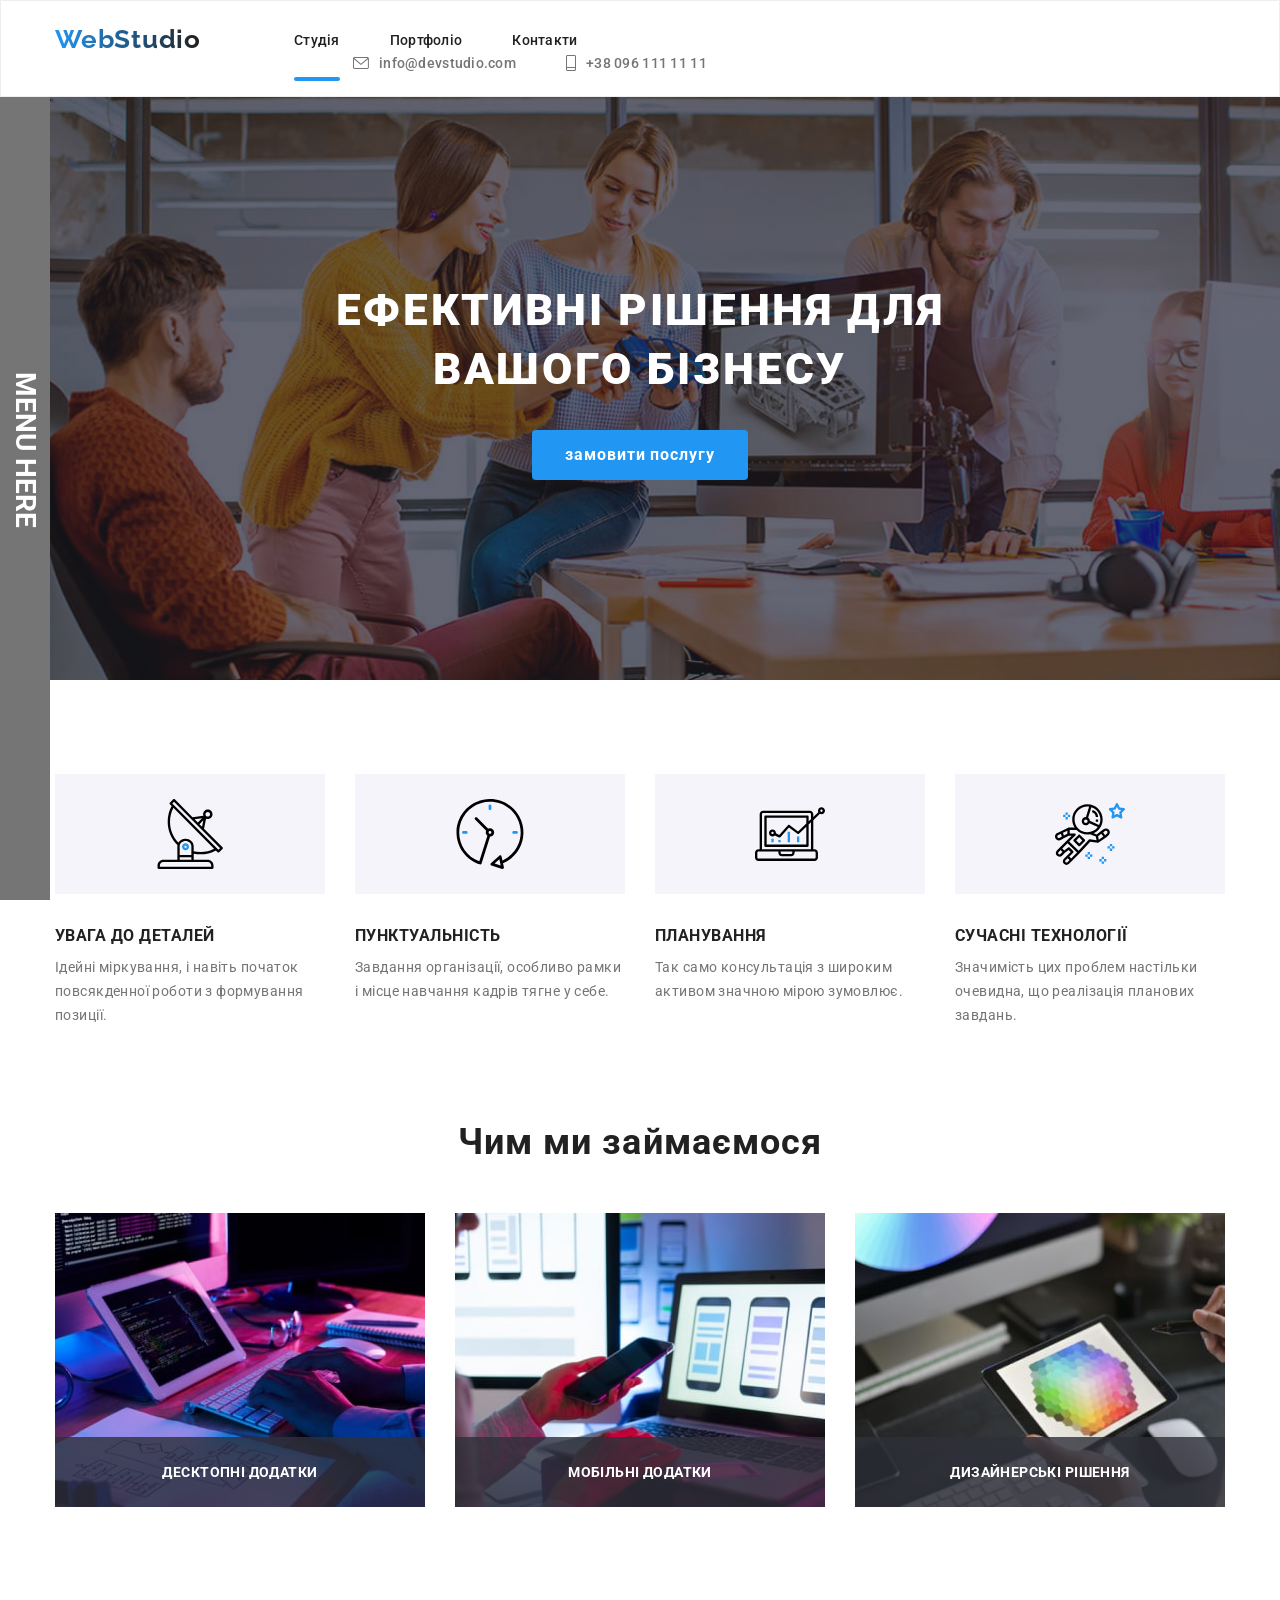
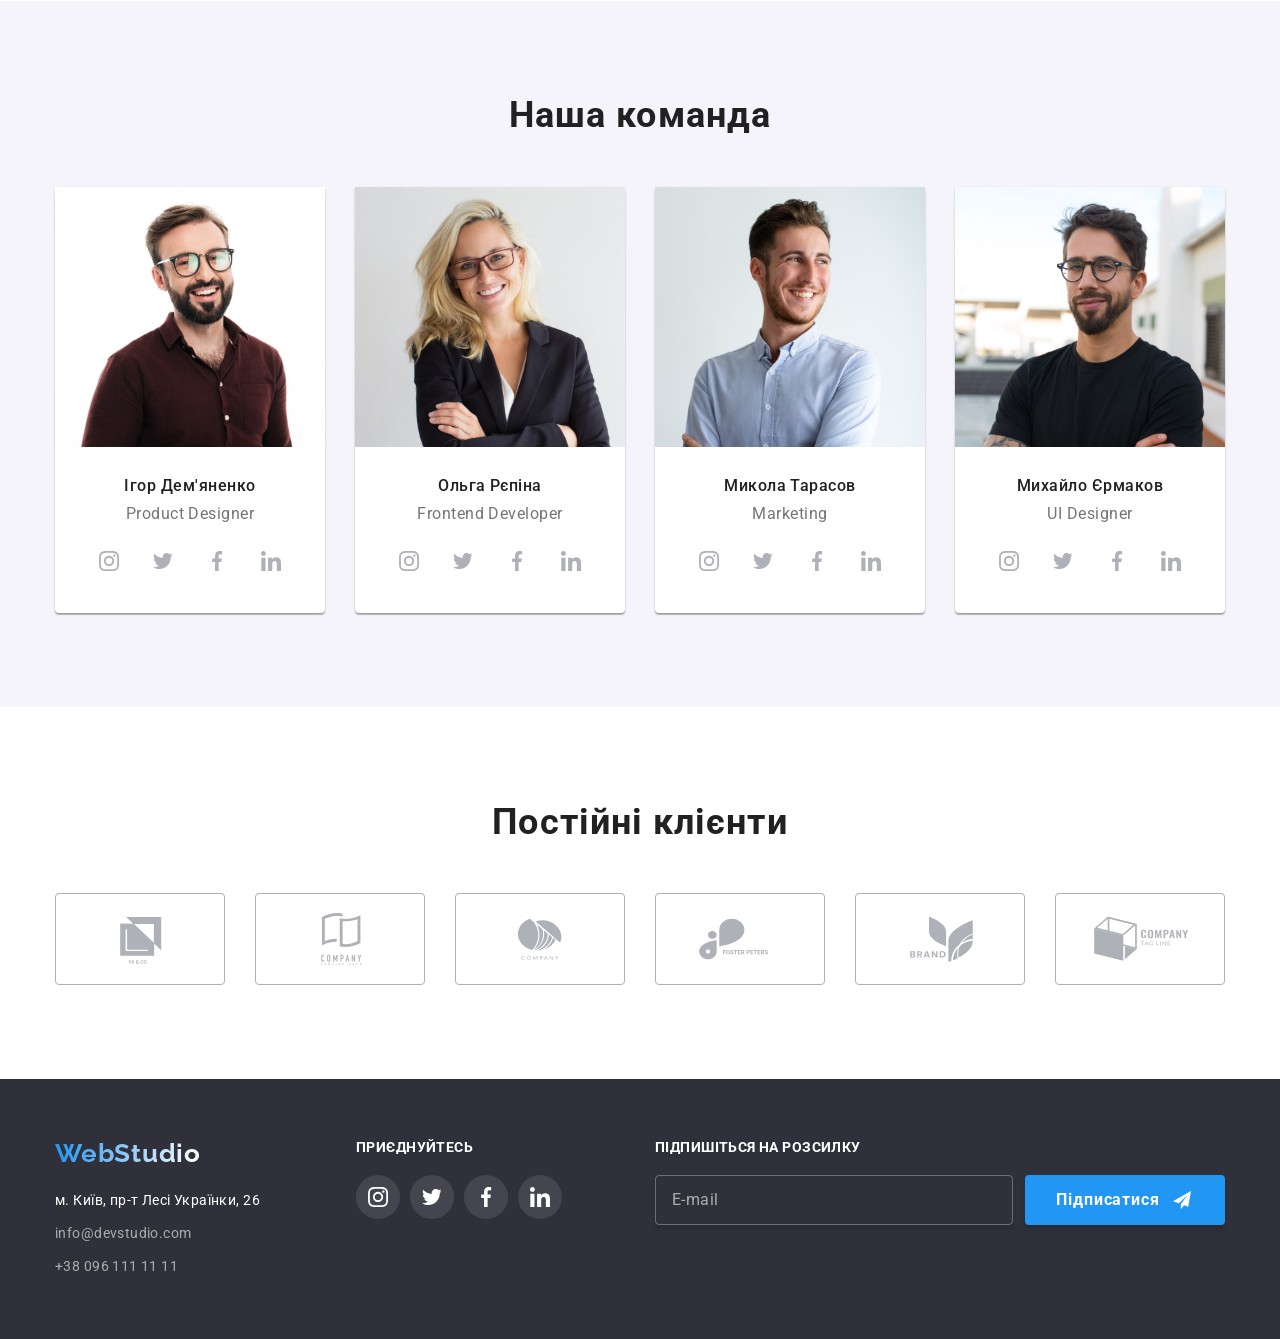
==== commit f1585ef5: "dfgd" ====
--- a/index.html
+++ b/index.html
@@ -412,40 +412,41 @@
           <h1 class="modal-title">Залиште свої дані, ми вам передзвонимо</h1>
           <ul class="modal-list">
             <li class="modal-item">
-              <label for="" class="modal-text">Ім'я</label>
+              <label for="name" class="modal-text">Ім'я</label>
               <div class="modal-input-container">
-                <input type="text" name="" class="modal-input" required/>
+                <input type="text" name="" id="name" class="modal-input" required/>
                 <svg class="modal-icon">
                   <use href="./photos/symbol-defs.svg#icon-name"></use>
                 </svg>
               </div>
             </li>
             <li class="modal-item">
-              <label for="" class="modal-text">Телефон</label>
+              <label for="tel" class="modal-text">Телефон</label>
               <div class="modal-input-container">
-                <input type="tel" name="" class="modal-input" required/>
+                <input type="tel" name="" id="tel" class="modal-input" required/>
                 <svg class="modal-icon">
                   <use href="./photos/symbol-defs.svg#icon-telephone"></use>
                 </svg>
               </div>
             </li>
             <li class="modal-item">
-              <label for="" class="modal-text">Пошта</label>
+              <label for="email" class="modal-text">Пошта</label>
               <div class="modal-input-container">
-                <input type="email" name="" class="modal-input" required/>
+                <input type="email" name="" id="email" class="modal-input" required/>
                 <svg class="modal-icon">
                   <use href="./photos/symbol-defs.svg#icon-email"></use>
                 </svg>
               </div>
             </li>
             <li class="modal-item">
-              <label for="" class="modal-text">Коментар</label>
+              <label for="commentar" class="modal-text">Коментар</label>
               <input
                 type="text"
                 name=""
                 class="modal-input"
                 placeholder="Введіть текст"
                 required
+                id="commentar"
               />
             </li>
           </ul>
@@ -453,12 +454,12 @@
             <input
               type="checkbox"
               name=""
-              id=""
+              id="checkbox"
               class="modal-conditions-checkbox"
             />
-            <p class="modal-conditions-text">
+            <label class="modal-conditions-text" for="checkbox">
               Погоджуюся з розсилкою та приймаю
-            </p>
+            </label>
             <a href="#" class="modal-conditions-link">Умови договору</a>
           </div>
           <button type="submit" class="modal-button" data-modal-close>
@@ -467,6 +468,35 @@
         </form>
       </div>
     </div>
+    <div class="backmenu-closed">
+      <h1 class="backmenu-closed-title">MENU HERE</h1>
+    </div>
+    <div class="backmenu-opened">
+      <ul class="backmenu-list">
+        <li class="backmenu-item">
+          <svg class="backmenu-icon">
+            <use href="./photos/symbol-defs.svg#square-icon"></use>
+        </svg>
+          <p class="backmenu-text">HOME</p>
+        </li>
+        <li class="backmenu-item">
+          <svg class="backmenu-icon"><use href="./photos/symbol-defs.svg#square-icon"></use></svg>
+          <p class="backmenu-text">CONTACTS</p>
+        </li>
+        <li class="backmenu-item">
+          <svg class="backmenu-icon"><use href="./photos/symbol-defs.svg#square-icon"></use></svg>
+          <p class="backmenu-text">OUR TEAM</p>
+        </li>
+        <li class="backmenu-item">
+          <svg class="backmenu-icon"><use href="./photos/symbol-defs.svg#square-icon"></use></svg>
+          <p class="backmenu-text">ABOUT</p>
+        </li>
+        <li class="backmenu-item">
+          <svg class="backmenu-icon"><use href="./photos/symbol-defs.svg#square-icon"></use></svg>
+          <p class="backmenu-text">NEWS</p>
+        </li>
+      </ul>
+    </div>
     <script src="./js/modal.js"></script>
   </body>
 </html>
--- a/style/common.css
+++ b/style/common.css
@@ -16,6 +16,7 @@
 .all {
   font-family: Roboto;
   font-size: 14px;
+  position: relative;
 }
 
 :root {
@@ -42,6 +43,7 @@
   position: fixed;
   background-color: white;
   width: 100%;
+  z-index: 2;
 }
 
 .head-logobluepart {
@@ -53,6 +55,13 @@
   word-wrap: break-word;
 }
 
+.head-logo{
+  background: linear-gradient(90deg, #2196f3, #212121);
+-webkit-background-clip: text;
+-webkit-text-fill-color: transparent;
+background-size: 144px 31.2px;
+}
+
 .head-logoblackpart {
   color: var(--for-true-black-parts);
   font-size: 26px;
@@ -67,6 +76,28 @@
   font-weight: 500;
   letter-spacing: 0.02em;
   word-wrap: break-word;
+}
+
+.head-page::after{
+  width: 100%;
+  height: 4px;
+  content: '';
+  display: block;
+  background-color: #2196f3;
+  border-radius: 2px;
+  opacity: 0;
+  position: absolute;
+  top: 45px;
+}
+
+.head-item:hover .head-page::after{
+  opacity: inherit;
+}
+
+
+
+.head-item{
+  position: relative;
 }
 
 .head-tel,
@@ -152,6 +183,11 @@
 .basement-logo {
   margin-bottom: 20px;
   display: block;
+  background: linear-gradient(90deg, #2196f3, #fff);
+-webkit-background-clip: text;
+background-size: 144px 31.2px;
+-webkit-text-fill-color:
+transparent;
 }
 
 .basement-logobluepart {
@@ -319,4 +355,64 @@
   margin-left: 10px;
   padding-top: 3px;
   padding-bottom: 3px;
-}
+  fill: #fff;
+}
+
+.backmenu-opened{
+  opacity: 0; 
+  position: fixed;
+  top: 0;
+  bottom: 0;
+  background-color: #757575;
+  width: 50px;
+  display: flex;
+  align-items: center;
+  padding-left: 10px;
+}
+
+.backmenu-closed{
+  position: fixed;
+  top: 0;
+  bottom: 0;
+  width: 50px;
+  background-color: #757575;
+  display: flex;
+  justify-content: center;
+  align-items: center;
+}
+
+.backmenu-closed-title{
+  writing-mode: vertical-lr;
+  color: #fff;
+}
+
+.backmenu-icon{
+  fill: #f1b31c;
+  width: 20px;
+  height: 20px;
+}
+
+.backmenu-opened:hover{
+  opacity: inherit;
+  width: 300px;
+}
+
+.backmenu-text{
+  color: #ffffff;
+}
+
+.backmenu-text:hover{
+  color: #f1b31c;
+}
+
+.backmenu-item{
+  display: flex;
+  align-items: center;
+  gap: 10px;
+}
+
+.backmenu-list{
+  gap: 10px;
+  display: flex;
+  flex-direction: column;
+}
--- a/style/style.css
+++ b/style/style.css
@@ -62,6 +62,11 @@
   padding-top: 94px;
   padding-bottom: 94px;
 }
+
+.head-item:first-child .head-page:after{
+  opacity: 1;
+}
+
 .pluses-greytext {
   color: var(--for-grey-parts);
   font-weight: 400;
@@ -316,6 +321,10 @@
   align-items: center;
 }
 
+.modal-close-icon:hover{
+  fill: #2196f3;
+}
+
 .modal-close-icon {
   width: 18px;
   height: 18px;
@@ -384,6 +393,11 @@
   fill: #2196f3;
 }
 
+.modal-item:hover .modal-icon, .modal-item:hover .modal-input{
+  fill: #2196f3;
+  border-color: #2196f3;
+}
+
 .modal-conditions {
   display: flex;
   margin-top: 20px;
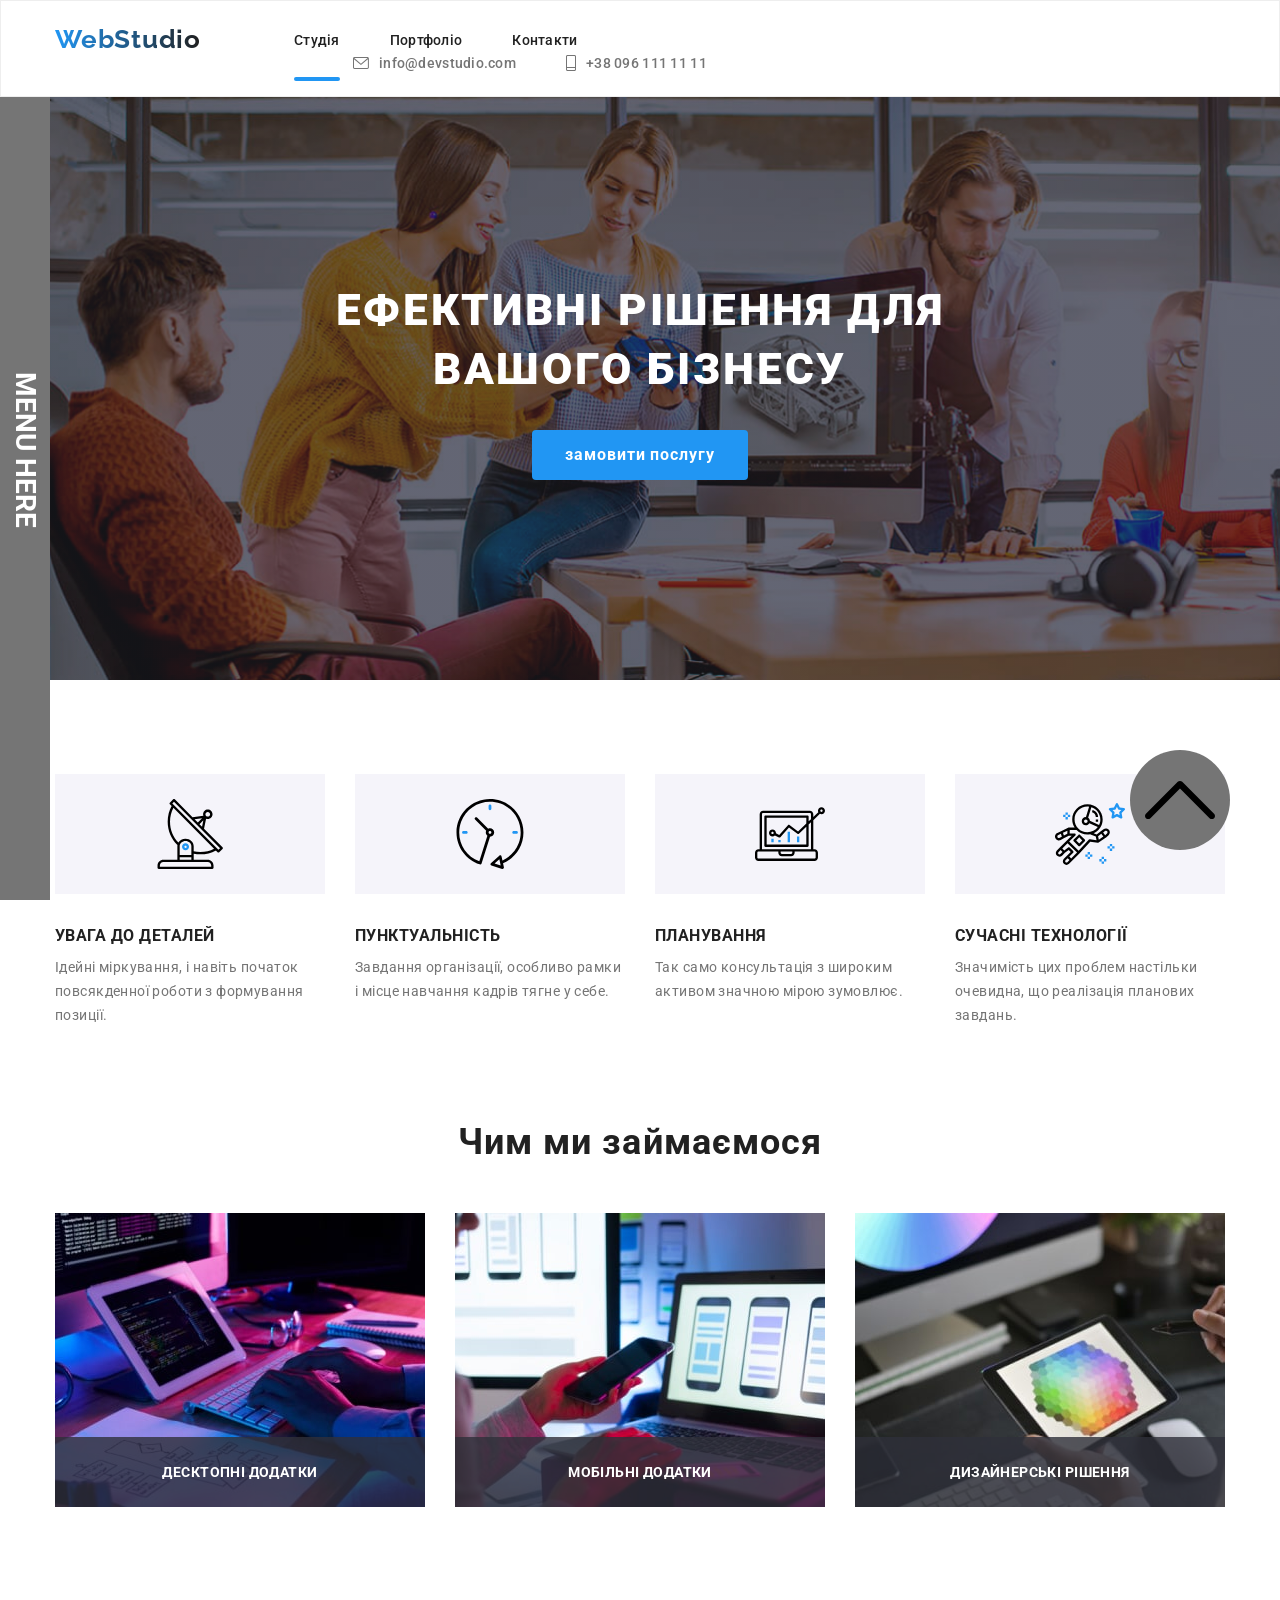
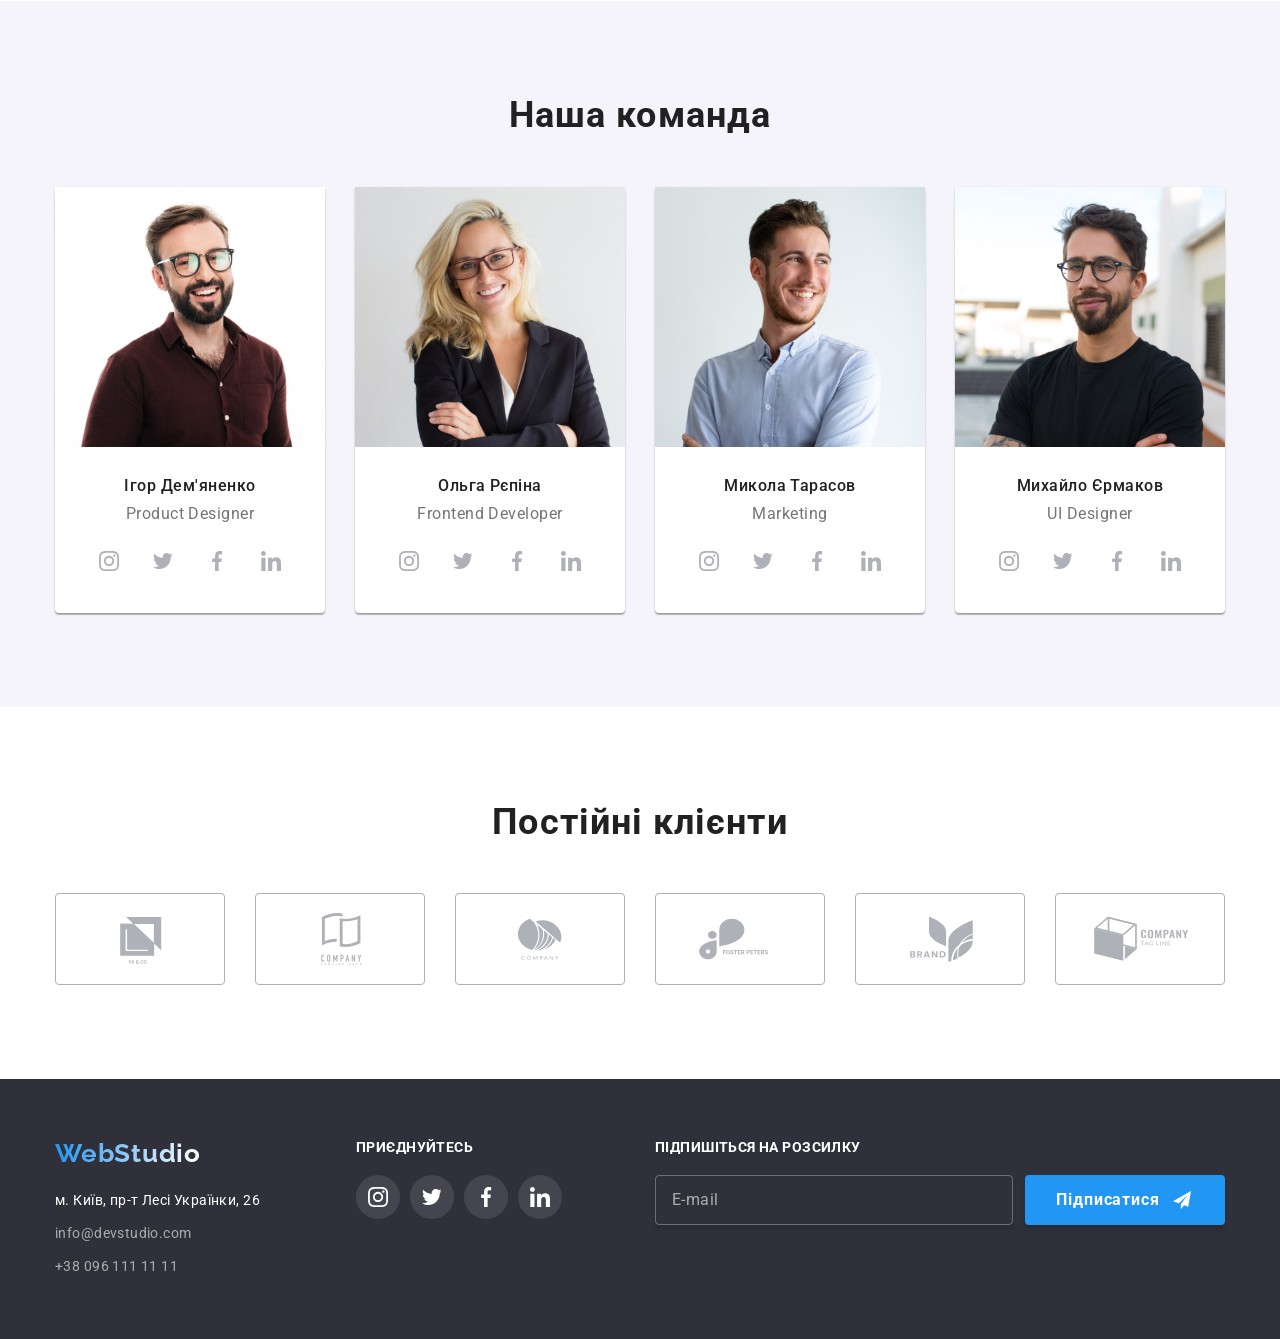
==== commit feeaaa47: "HAHAHAHAH IA KONCHENII" ====
--- a/index.html
+++ b/index.html
@@ -17,6 +17,7 @@
     <link rel="stylesheet" href="./style/reset.css" />
     <link rel="stylesheet" href="./style/common.css" />
     <link rel="stylesheet" href="./style/style.css" />
+  <link rel="stylesheet" href="./style/my-animations-library.css">
   </head>
   <body class="all">
     <!-- Navigation -->
@@ -62,7 +63,7 @@
     </header>
     <main class="center">
       <!-- Hero -->
-      <section class="heroindex">
+      <section class="heroindex" id="scroll">
         <div class="hero-container">
           <h1 class="heroindex-whiteslog">
             Ефективні рішення для вашого бізнесу
@@ -497,6 +498,11 @@
         </li>
       </ul>
     </div>
+    <a class="scroll-button" href="#scroll">
+      <svg class="scroll-button-icon">
+        <use href="./photos/symbol-defs.svg#arrow-up"></use>
+      </svg>
+    </a>
     <script src="./js/modal.js"></script>
   </body>
 </html>
--- a/style/common.css
+++ b/style/common.css
@@ -44,6 +44,8 @@
   background-color: white;
   width: 100%;
   z-index: 2;
+  animation-name: enter-from-up;
+  animation-duration: 1s;
 }
 
 .head-logobluepart {
@@ -56,7 +58,7 @@
 }
 
 .head-logo{
-  background: linear-gradient(90deg, #2196f3, #212121);
+  background-image: linear-gradient(90deg, #2196f3, #212121);
 -webkit-background-clip: text;
 -webkit-text-fill-color: transparent;
 background-size: 144px 31.2px;
@@ -76,6 +78,9 @@
   font-weight: 500;
   letter-spacing: 0.02em;
   word-wrap: break-word;
+  transition-timing-function: cubic-bezier(0.4, 0, 0.2, 1);
+  transition-property: color;
+  transition-duration: 250ms;
 }
 
 .head-page::after{
@@ -88,10 +93,15 @@
   opacity: 0;
   position: absolute;
   top: 45px;
+  transition-timing-function: cubic-bezier(0.4, 0, 0.2, 1);
+  transform: scaleX(0);
+  transition-duration: 250ms;
+  transition-property: transform;
 }
 
 .head-item:hover .head-page::after{
   opacity: inherit;
+  transform: scaleX(1);
 }
 
 
@@ -106,6 +116,9 @@
   font-weight: 500;
   letter-spacing: 0.02em;
   word-wrap: break-word;
+  transition-timing-function: cubic-bezier(0.4, 0, 0.2, 1);
+  transition-property: color;
+  transition-duration: 250ms;
 }
 
 .head-icon-mail {
@@ -113,6 +126,9 @@
   height: 12px;
   margin-right: 10px;
   fill: #757575;
+  transition-timing-function: cubic-bezier(0.4, 0, 0.2, 1);
+  transition-property: fill;
+  transition-duration: 250ms;
 }
 
 .head-icon-tel {
@@ -120,6 +136,9 @@
   width: 10px;
   height: 16px;
   fill: #757575;
+  transition-timing-function: cubic-bezier(0.4, 0, 0.2, 1);
+  transition-property: fill;
+  transition-duration: 250ms;
 }
 
 .head-email,
@@ -178,6 +197,8 @@
   padding-bottom: 60px;
   padding-top: 60px;
   background-color: var(--for-black-parts);
+    animation-name: enter-from-down;
+    animation-duration: 1s;
 }
 
 .basement-logo {
@@ -228,6 +249,9 @@
   font-weight: 400;
   line-height: 1.71;
   letter-spacing: 0.03em;
+  transition-timing-function: cubic-bezier(0.4, 0, 0.2, 1);
+  transition-property: color;
+  transition-duration: 250ms;
 }
 
 .basement-tele:hover,
@@ -277,6 +301,9 @@
   border-radius: 23px;
   cursor: pointer;
   display: block;
+  transition-timing-function: cubic-bezier(0.4, 0, 0.2, 1);
+  transition-property: background-color;
+  transition-duration: 250ms;
 }
 
 .basement-icon-link:hover,
@@ -347,6 +374,13 @@
   display: flex;
   justify-content: center;
   align-items: center;
+  transition-timing-function: cubic-bezier(0.4, 0, 0.2, 1);
+  transition-property: box-shadow;
+  transition-duration: 250ms;
+}
+
+.basement-form-button:hover{
+  box-shadow: 0px 4px 4px 0px rgba(0, 0, 0, 0.8);
 }
 
 .basement-form-icon {
@@ -368,6 +402,9 @@
   display: flex;
   align-items: center;
   padding-left: 10px;
+  transition-timing-function: cubic-bezier(0.4, 0, 0.2, 1);
+  transition-duration: 250ms;
+  transition-property: width;
 }
 
 .backmenu-closed{
@@ -379,6 +416,8 @@
   display: flex;
   justify-content: center;
   align-items: center;
+  animation-name: enter-from-left;
+  animation-duration: 1s;
 }
 
 .backmenu-closed-title{
@@ -399,6 +438,9 @@
 
 .backmenu-text{
   color: #ffffff;
+  transition-timing-function: cubic-bezier(0.4, 0, 0.2, 1);
+  transition-duration: 250ms;
+  transition-property: color;
 }
 
 .backmenu-text:hover{
@@ -416,3 +458,34 @@
   display: flex;
   flex-direction: column;
 }
+
+
+.scroll-button{
+  border-radius: 100px;
+  width: 100px;
+  height: 100px;
+  position: fixed;
+  bottom: 50px;
+  right: 50px;
+  transition-property: width, height;
+  transition-duration: 250ms;
+  background-color: #757575;
+  padding: 15px 15px;
+}
+
+.scroll-button:hover{
+  width: 110px;
+  height: 110px;
+}
+
+.scroll-button:hover .scroll-button-icon{
+  width: 80px;
+  height: 80px;
+}
+
+.scroll-button-icon{
+  width: 70px;
+  height: 70px;
+  transition-property: width, height;
+  transition-duration: 250ms;
+}
--- a/style/style.css
+++ b/style/style.css
@@ -1,4 +1,8 @@
 /* index Hero */
+
+.heroindex{
+  overflow: hidden;
+}
 
 .hero-container {
   justify-content: center;
@@ -15,6 +19,8 @@
   letter-spacing: 0.06em;
   max-width: 696px;
   text-align: center;
+  animation-name: enter-from-left;
+  animation-duration: 1s;
 }
 
 .heroindex-button {
@@ -29,6 +35,11 @@
   height: 50px;
   outline: none;
   border: none;
+  transition-timing-function: cubic-bezier(0.4, 0, 0.2, 1);
+  transition-property: box-shadow, background-color;
+  transition-duration: 250ms;
+  animation-name: enter-from-right;
+  animation-duration: 1s;
 }
 
 .heroindex-button:focus,
@@ -61,10 +72,12 @@
 .pluses {
   padding-top: 94px;
   padding-bottom: 94px;
+  overflow: hidden;
 }
 
 .head-item:first-child .head-page:after{
   opacity: 1;
+  transform: scaleX(1);
 }
 
 .pluses-greytext {
@@ -94,6 +107,16 @@
   background-color: var(--for-white-parts);
 }
 
+.pluses-item:first-child, .pluses-item:nth-child(2){
+  animation-name: enter-from-left;
+  animation-duration: 1s;
+}
+
+.pluses-item:last-child, .pluses-item:nth-child(3){
+  animation-name: enter-from-right;
+  animation-duration: 1s;
+}
+
 /*index WWD(what we do) */
 .wwd-container {
   justify-content: center;
@@ -101,6 +124,7 @@
 }
 .wwd {
   padding-bottom: 94px;
+  overflow: hidden;
 }
 .wwd-slog {
   color: var(--for-true-black-parts);
@@ -108,6 +132,8 @@
   font-weight: 700;
   letter-spacing: 0.03em;
   text-align: center;
+  animation-name: enter-from-up;
+  animation-duration: 1s;
 }
 .wwd-list,
 .wwd-item {
@@ -118,6 +144,21 @@
 .wwd-item {
   position: relative;
   z-index: -1;
+}
+
+.wwd-item:first-child{
+  animation-name: enter-from-left;
+  animation-duration: 1s;
+}
+
+.wwd-item:nth-child(2){
+  animation-name: enter-from-down;
+  animation-duration: 1s;
+}
+
+.wwd-item:last-child{
+  animation-name: enter-from-right;
+  animation-duration: 1s;
 }
 
 .wwd-photo-text {
@@ -144,6 +185,7 @@
 .ourteam {
   padding-bottom: 94px;
   background-color: var(--for-white-parts);
+  overflow: hidden;
 }
 .ourteam-slog {
   color: var(--for-true-black-parts);
@@ -152,6 +194,8 @@
   letter-spacing: 0.03em;
   text-align: center;
   margin-bottom: 50px;
+    animation-name: enter-from-up;
+    animation-duration: 1s;
 }
 
 .ourteam-icons {
@@ -173,6 +217,9 @@
   width: 44px;
   height: 44px;
   padding: 12px;
+  transition-timing-function: cubic-bezier(0.4, 0, 0.2, 1);
+  transition-property: background-color, fill;
+  transition-duration: 250ms;
 }
 
 .ourteam-icon-link:hover,
@@ -216,6 +263,16 @@
     0px 1px 1px 0px rgba(0, 0, 0, 0.14), 0px 1px 3px 0px rgba(0, 0, 0, 0.12);
 }
 
+.ourteam-item:first-child, .ourteam-item:nth-child(2){
+  animation-name: enter-from-left;
+  animation-duration: 1s;
+}
+
+.ourteam-item:last-child, .ourteam-item:nth-child(3){
+  animation-name: enter-from-right;
+  animation-duration: 1s;
+}
+
 .ourteam-photo {
   width: 270px;
   height: 260px;
@@ -225,6 +282,7 @@
 
 .regcustomers {
   padding: 94px 0px;
+  overflow: hidden;
 }
 
 .regcustomers-title {
@@ -237,6 +295,8 @@
   font-weight: 700;
   line-height: normal;
   letter-spacing: 1.08px;
+    animation-name: enter-from-up;
+    animation-duration: 1s;
 }
 
 .regcustomers-icons {
@@ -250,12 +310,28 @@
   border: #afb1b8 1px solid;
   border-radius: 4px;
   cursor: pointer;
+  transition-timing-function: cubic-bezier(0.4, 0, 0.2, 1);
+  transition-property: border;
+  transition-duration: 250ms;
+}
+
+.regcustomers-icon-link:first-child, .regcustomers-icon-link:nth-child(2), .regcustomers-icon-link:nth-child(3){
+    animation-name: enter-from-left;
+    animation-duration: 1s;
+}
+
+.regcustomers-icon-link:last-child, .regcustomers-icon-link:nth-child(5), .regcustomers-icon-link:nth-child(4){
+  animation-name: enter-from-right;
+  animation-duration: 1s;
 }
 
 .regcustomers-icon {
   width: 170px;
   height: 92px;
   fill: #afb1b8;
+  transition-timing-function: cubic-bezier(0.4, 0, 0.2, 1);
+  transition-property: fill;
+  transition-duration: 250ms;
 }
 
 .regcustomers-icon-link:hover .regcustomers-icon,
@@ -328,6 +404,10 @@
 .modal-close-icon {
   width: 18px;
   height: 18px;
+  fill: black;
+  transition-timing-function: cubic-bezier(0.4, 0, 0.2, 1);
+  transition-property: fill;
+  transition-duration: 250ms;
 }
 
 .modal-list {
@@ -359,6 +439,9 @@
   width: 448px;
   height: 40px;
   padding-left: 42px;
+  transition-timing-function: cubic-bezier(0.4, 0, 0.2, 1);
+  transition-property: border-color;
+  transition-duration: 250ms;
 }
 
 .modal-input:focus{
@@ -384,9 +467,14 @@
 .modal-icon {
   position: absolute;
   width: 18px;
+  fill: black;
+  border-color: black;
   height: 18px;
   top: 29px;
   left: 12px;
+  transition-timing-function: cubic-bezier(0.4, 0, 0.2, 1);
+  transition-property: fill, border-color;
+  transition-duration: 250ms;
 }
 
 .modal-item:focus-within{
@@ -437,7 +525,7 @@
 
 .modal-button {
   border-radius: 4px;
-  background: #2196f3;
+  background-color: #2196f3;
   width: 200px;
   height: 50px;
   box-shadow: 0px 4px 4px 0px rgba(0, 0, 0, 0.15);
@@ -449,6 +537,14 @@
   font-weight: 700;
   line-height: 30px; /* 187.5% */
   letter-spacing: 0.96px;
+  transition-timing-function: cubic-bezier(0.4, 0, 0.2, 1);
+  transition-property: box-shadow, background-color;
+  transition-duration: 250ms;
+}
+
+.modal-button:hover{
+  box-shadow: 0px 4px 4px 0px rgba(0, 0, 0, 0.8);
+  background-color: #1768aa;
 }
 
 .modal-form {
--- a/style/my-animations-library.css
+++ b/style/my-animations-library.css
@@ -0,0 +1,105 @@
+@keyframes enter-from-up{
+    0%{
+      transform: translateY(-1000px);
+      opacity: 0;
+    }
+  
+    100%{
+      transform: translateY(0px);
+      opacity: 1;
+    }
+  }
+
+  @keyframes enter-from-left{
+    0%{
+        transform: translateX(-1000px);
+        opacity: 0;
+    }
+
+    100%{
+        transform: translateX(0px);
+        opacity: 1;
+    }
+  }
+
+  @keyframes enter-from-right{
+    0%{
+        transform: translateX(1000px);
+        opacity: 0;
+    }
+
+    100%{
+        transform: translateX(0px);
+        opacity: 1;
+    }
+  }
+
+  @keyframes enter-from-down{
+    0%{
+      transform: translateY(1000px);
+      opacity: 0;
+    }
+  
+    100%{
+      transform: translateY(0px);
+      opacity: 1;
+    }
+  }
+
+  @keyframes enter-from-upleft{
+    0%{
+      transform: translate(-1000px, -1000px);
+      opacity: 0;
+    }
+  
+    100%{
+      transform: translate(0px, 0px);
+      opacity: 1;
+    }
+  }
+
+  @keyframes enter-from-downleft{
+    0%{
+        transform: translate(-1000px, 1000px);
+      opacity: 0;
+    }
+  
+    100%{
+        transform: translate(0px, 0px);
+      opacity: 1;
+    }
+  }
+
+  @keyframes enter-from-downright{
+    0%{
+        transform: translate(1000px, 1000px);
+      opacity: 0;
+    }
+  
+    100%{
+        transform: translate(0px, 0px);
+      opacity: 1;
+    }
+  }
+
+  @keyframes enter-from-upright{
+    0%{
+        transform: translate(1000px, -1000px);
+      opacity: 0;
+    }
+  
+    100%{
+        transform: translate(0px, 0px);
+      opacity: 1;
+    }
+  }
+
+  @keyframes enter-from-center{
+    0%{
+      opacity: 0;
+    }
+  
+    100%{
+      opacity: 1;
+    }
+  }
